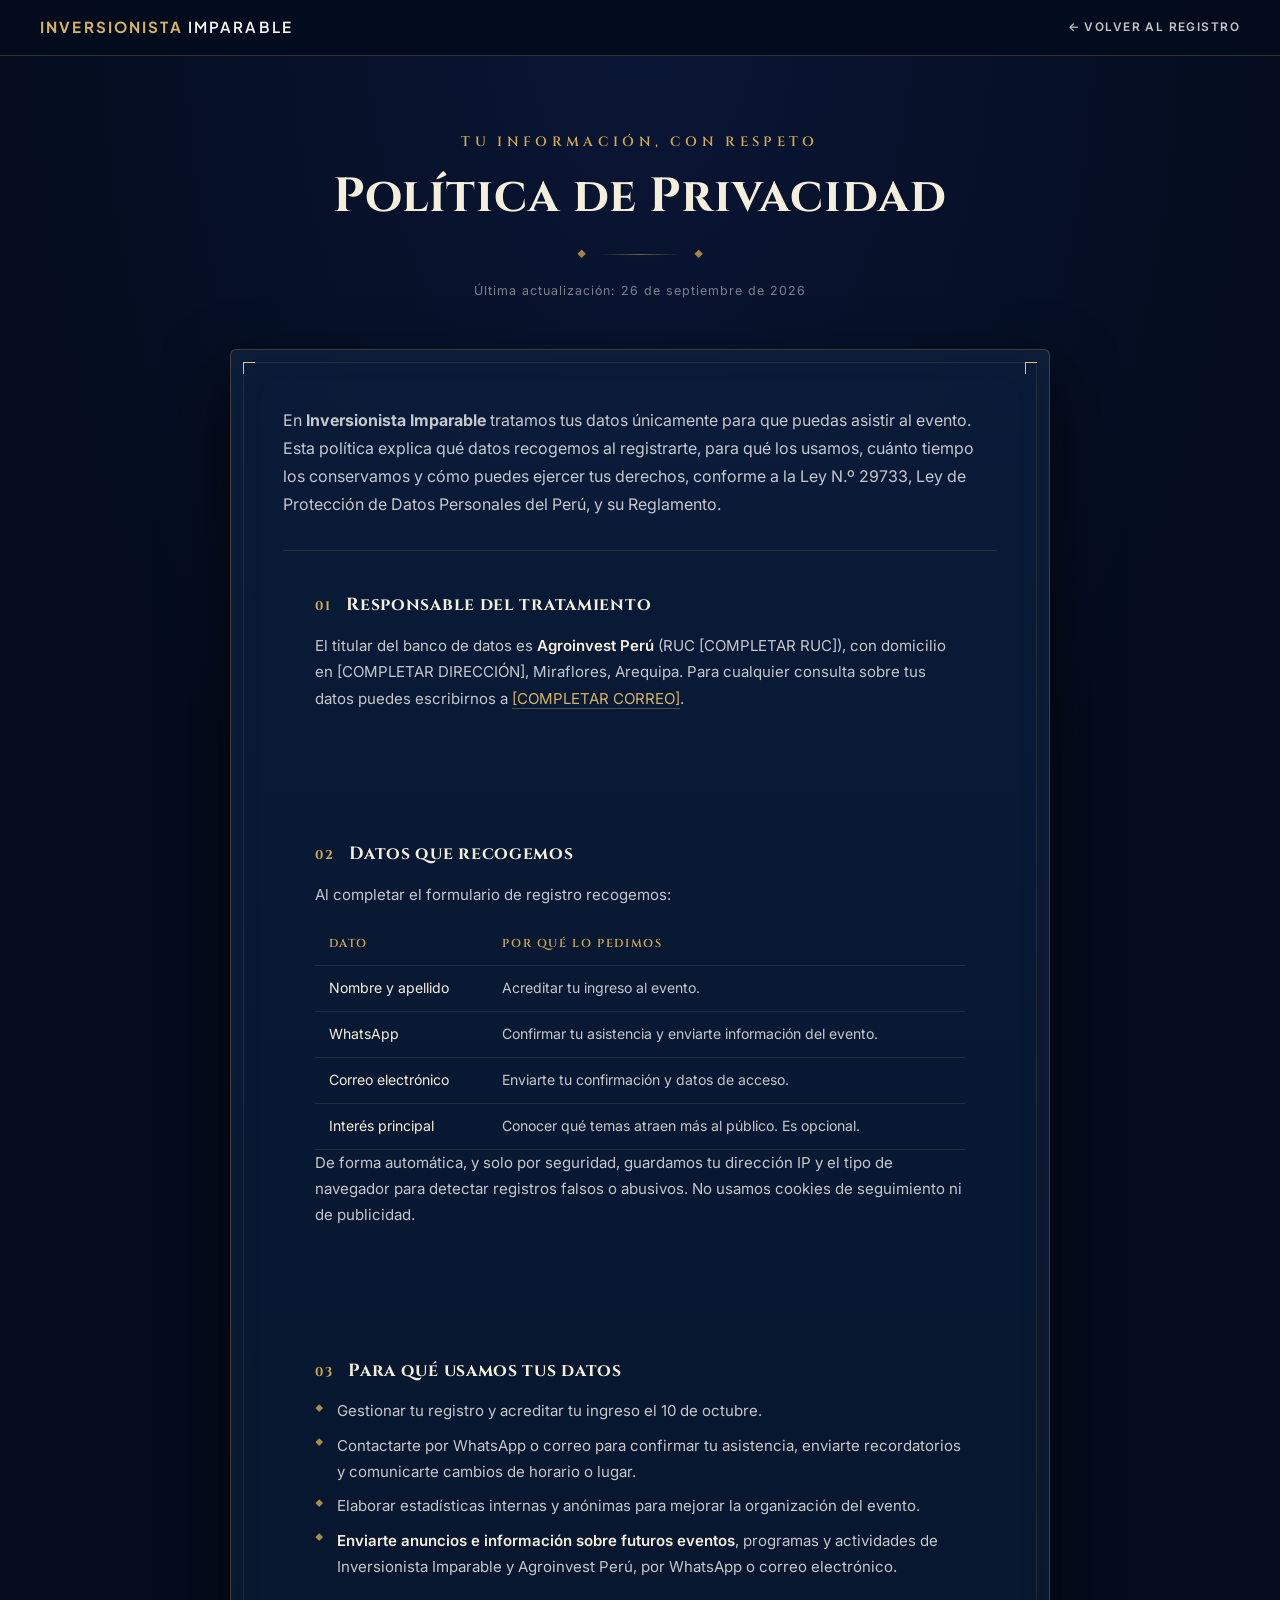
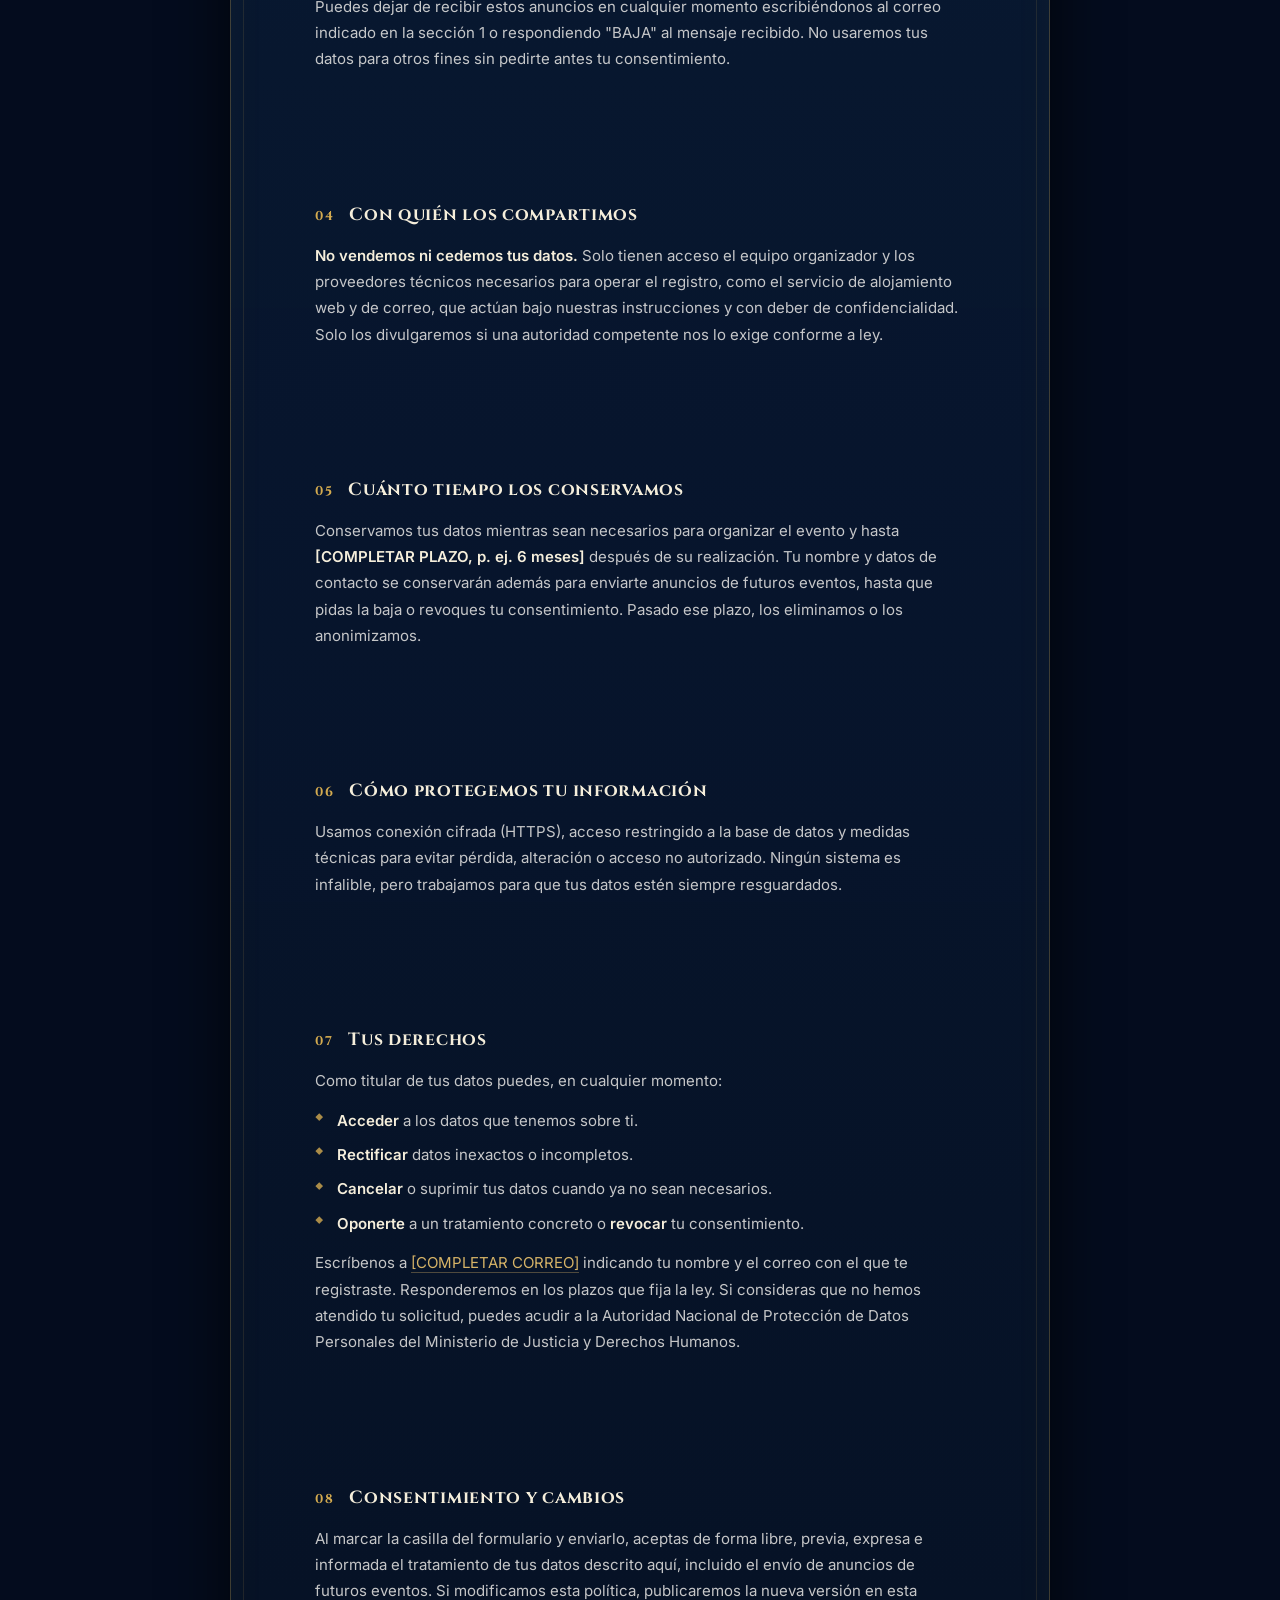
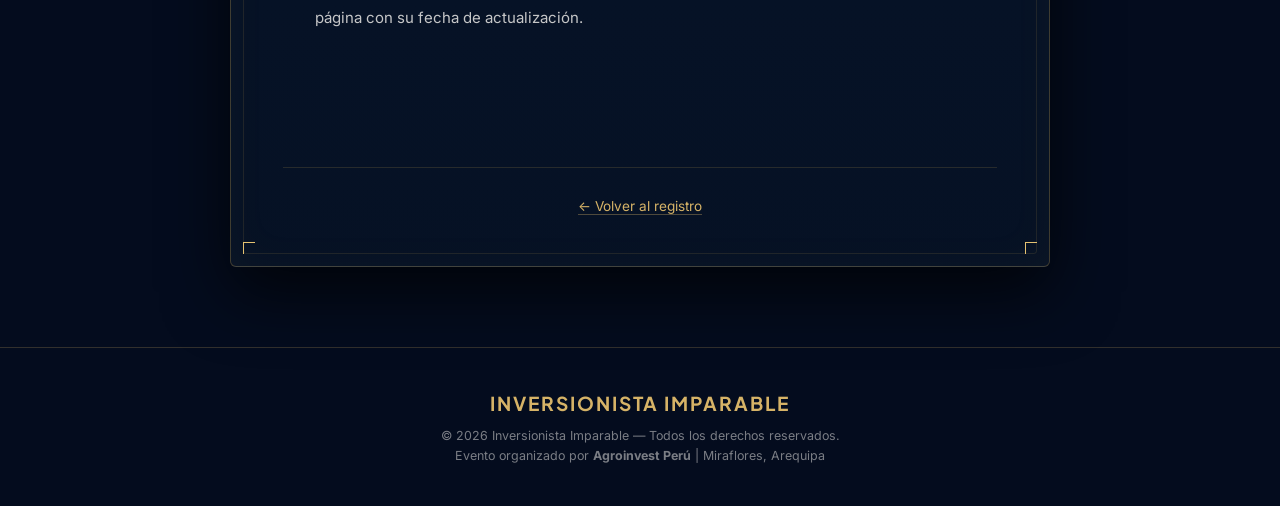
==== politica-privacidad.html @ fbf357bf "feat(landing): responsive, animaciones de vida, formulario conectado y ajustes visuales - hero con P" ====
<!DOCTYPE html>
<html lang="es">

<head>
  <meta charset="UTF-8" />
  <meta name="viewport" content="width=device-width, initial-scale=1.0" />
  <meta name="description" content="Política de privacidad y tratamiento de datos personales del evento Inversionista Imparable, organizado por Agroinvest Perú." />
  <meta name="robots" content="index, follow" />
  <title>Política de Privacidad — INVERSIONISTA IMPARABLE</title>
  <link rel="icon" href="favicon.ico" sizes="any" />
  <link rel="icon" type="image/png" sizes="32x32" href="images/favicon/favicon-32.png" />
  <link rel="icon" type="image/png" sizes="192x192" href="images/favicon/favicon-192.png" />
  <link rel="apple-touch-icon" href="images/favicon/apple-touch-icon.png" />
  <meta name="theme-color" content="#071A3A" />
  <link rel="preconnect" href="https://fonts.googleapis.com" />
  <link rel="preconnect" href="https://fonts.gstatic.com" crossorigin />
  <link
    href="https://fonts.googleapis.com/css2?family=Cinzel:wght@400;500;600;700&family=Plus+Jakarta+Sans:wght@500;600;700;800&family=Inter:wght@400;500;600;700&display=swap"
    rel="stylesheet">
  <link rel="stylesheet" href="css/styles.css" />
  <link rel="stylesheet" href="css/legal.css" />
</head>

<body class="legal-page">

  <nav class="nav-bar legal-nav" role="navigation" aria-label="Navegacion principal">
    <a href="index.html" class="nav-logo" aria-label="Volver al inicio">Inversionista <span>Imparable</span></a>
    <a href="index.html#registro" class="nav-back">&larr; Volver al registro</a>
  </nav>

  <main class="legal-main">
    <div class="container">
      <header class="registro-header">
        <p class="section-label registro-kicker">Tu información, con respeto</p>
        <h1 class="section-title registro-headline">Política de Privacidad</h1>
        <div class="registro-gold-line" aria-hidden="true">
          <span class="reg-line-diamond">&#9670;</span>
          <span class="reg-line-bar"></span>
          <span class="reg-line-diamond">&#9670;</span>
        </div>
        <p class="legal-updated">Última actualización: 26 de septiembre de 2026</p>
      </header>

      <article class="legal-plate">
        <div class="plate-inner-frame" aria-hidden="true">
          <span class="plate-corner plate-corner--tl"></span>
          <span class="plate-corner plate-corner--tr"></span>
          <span class="plate-corner plate-corner--bl"></span>
          <span class="plate-corner plate-corner--br"></span>
        </div>

        <div class="legal-content">
          <p class="legal-intro">
            En <strong>Inversionista Imparable</strong> tratamos tus datos únicamente para que puedas asistir al evento.
            Esta política explica qué datos recogemos al registrarte, para qué los usamos, cuánto tiempo los
            conservamos y cómo puedes ejercer tus derechos, conforme a la Ley N.º 29733, Ley de Protección de Datos
            Personales del Perú, y su Reglamento.
          </p>

          <section class="legal-section" aria-labelledby="lp-1">
            <h2 id="lp-1"><span class="legal-num">01</span>Responsable del tratamiento</h2>
            <p>
              El titular del banco de datos es <strong>Agroinvest Perú</strong> (RUC [COMPLETAR RUC]), con domicilio en
              [COMPLETAR DIRECCIÓN], Miraflores, Arequipa. Para cualquier consulta sobre tus datos puedes escribirnos a
              <a href="mailto:[COMPLETAR CORREO]">[COMPLETAR CORREO]</a>.
            </p>
          </section>

          <section class="legal-section" aria-labelledby="lp-2">
            <h2 id="lp-2"><span class="legal-num">02</span>Datos que recogemos</h2>
            <p>Al completar el formulario de registro recogemos:</p>
            <table class="legal-data">
              <thead>
                <tr><th scope="col">Dato</th><th scope="col">Por qué lo pedimos</th></tr>
              </thead>
              <tbody>
                <tr><td>Nombre y apellido</td><td>Acreditar tu ingreso al evento.</td></tr>
                <tr><td>WhatsApp</td><td>Confirmar tu asistencia y enviarte información del evento.</td></tr>
                <tr><td>Correo electrónico</td><td>Enviarte tu confirmación y datos de acceso.</td></tr>
                <tr><td>Interés principal</td><td>Conocer qué temas atraen más al público. Es opcional.</td></tr>
              </tbody>
            </table>
            <p>
              De forma automática, y solo por seguridad, guardamos tu dirección IP y el tipo de navegador para detectar
              registros falsos o abusivos. No usamos cookies de seguimiento ni de publicidad.
            </p>
          </section>

          <section class="legal-section" aria-labelledby="lp-3">
            <h2 id="lp-3"><span class="legal-num">03</span>Para qué usamos tus datos</h2>
            <ul>
              <li>Gestionar tu registro y acreditar tu ingreso el 10 de octubre.</li>
              <li>Contactarte por WhatsApp o correo para confirmar tu asistencia, enviarte recordatorios y comunicarte
                cambios de horario o lugar.</li>
              <li>Elaborar estadísticas internas y anónimas para mejorar la organización del evento.</li>
              <li><strong>Enviarte anuncios e información sobre futuros eventos</strong>, programas y actividades de
                Inversionista Imparable y Agroinvest Perú, por WhatsApp o correo electrónico.</li>
            </ul>
            <p>Puedes dejar de recibir estos anuncios en cualquier momento escribiéndonos al correo indicado en la
              sección 1 o respondiendo "BAJA" al mensaje recibido. No usaremos tus datos para otros fines sin pedirte
              antes tu consentimiento.</p>
          </section>

          <section class="legal-section" aria-labelledby="lp-4">
            <h2 id="lp-4"><span class="legal-num">04</span>Con quién los compartimos</h2>
            <p>
              <strong>No vendemos ni cedemos tus datos.</strong> Solo tienen acceso el equipo organizador y los
              proveedores técnicos necesarios para operar el registro, como el servicio de alojamiento web y de correo,
              que actúan bajo nuestras instrucciones y con deber de confidencialidad. Solo los divulgaremos si una
              autoridad competente nos lo exige conforme a ley.
            </p>
          </section>

          <section class="legal-section" aria-labelledby="lp-5">
            <h2 id="lp-5"><span class="legal-num">05</span>Cuánto tiempo los conservamos</h2>
            <p>
              Conservamos tus datos mientras sean necesarios para organizar el evento y hasta
              <strong>[COMPLETAR PLAZO, p. ej. 6 meses]</strong> después de su realización. Tu nombre y datos de contacto
              se conservarán además para enviarte anuncios de futuros eventos, hasta que pidas la baja o revoques tu
              consentimiento. Pasado ese plazo, los eliminamos o los anonimizamos.
            </p>
          </section>

          <section class="legal-section" aria-labelledby="lp-6">
            <h2 id="lp-6"><span class="legal-num">06</span>Cómo protegemos tu información</h2>
            <p>
              Usamos conexión cifrada (HTTPS), acceso restringido a la base de datos y medidas técnicas para evitar
              pérdida, alteración o acceso no autorizado. Ningún sistema es infalible, pero trabajamos para que tus
              datos estén siempre resguardados.
            </p>
          </section>

          <section class="legal-section" aria-labelledby="lp-7">
            <h2 id="lp-7"><span class="legal-num">07</span>Tus derechos</h2>
            <p>Como titular de tus datos puedes, en cualquier momento:</p>
            <ul>
              <li><strong>Acceder</strong> a los datos que tenemos sobre ti.</li>
              <li><strong>Rectificar</strong> datos inexactos o incompletos.</li>
              <li><strong>Cancelar</strong> o suprimir tus datos cuando ya no sean necesarios.</li>
              <li><strong>Oponerte</strong> a un tratamiento concreto o <strong>revocar</strong> tu consentimiento.</li>
            </ul>
            <p>
              Escríbenos a <a href="mailto:[COMPLETAR CORREO]">[COMPLETAR CORREO]</a> indicando tu nombre y el correo con
              el que te registraste. Responderemos en los plazos que fija la ley. Si consideras que no hemos atendido tu
              solicitud, puedes acudir a la Autoridad Nacional de Protección de Datos Personales del Ministerio de
              Justicia y Derechos Humanos.
            </p>
          </section>

          <section class="legal-section" aria-labelledby="lp-8">
            <h2 id="lp-8"><span class="legal-num">08</span>Consentimiento y cambios</h2>
            <p>
              Al marcar la casilla del formulario y enviarlo, aceptas de forma libre, previa, expresa e informada el
              tratamiento de tus datos descrito aquí, incluido el envío de anuncios de futuros eventos. Si modificamos esta política, publicaremos la nueva versión en esta
              página con su fecha de actualización.
            </p>
          </section>

          <p class="legal-foot">
            <a href="index.html#registro" class="legal-back">&larr; Volver al registro</a>
          </p>
        </div>
      </article>
    </div>
  </main>

  <footer role="contentinfo">
    <div class="footer-logo">Inversionista Imparable</div>
    <p class="footer-text">
      &copy; 2026 Inversionista Imparable &mdash; Todos los derechos reservados.<br>
      Evento organizado por <strong>Agroinvest Perú</strong> | Miraflores, Arequipa
    </p>
  </footer>

</body>

</html>
---- css/styles.css ----
/* ============================================================
   INVERSIONISTA IMPARABLE — PREMIUM LANDING PAGE STYLES
   Paleta: Bosque Profundo #05130E | Oro Cosecha #DDB534 | Lino #FBF9F5
   ============================================================ */

/* ---- GOOGLE FONTS ---- */
@import url('https://fonts.googleapis.com/css2?family=Cinzel+Decorative:wght@700;900&family=Cinzel:wght@600;700;800;900&family=Outfit:wght@600;700;800;900&family=Plus+Jakarta+Sans:wght@500;600;700;800&family=Inter:wght@400;500;600;700;800;900&display=swap');

/* ---- RESET & BASE ---- */
*, *::before, *::after { box-sizing: border-box; margin: 0; padding: 0; }

:root {
  --accent: #D6B367;          /* Warm refined champagne gold (zero garish yellow) */
  --accent-light: #ECDEBF;    /* Soft luminous champagne */
  --accent-dark: #AF8838;     /* Antique bronze gold */
  --blue-royal: #1E3A8A;
  --blue-glow: rgba(59, 130, 246, 0.25);
  --black: #040C1E;           /* Midnight royal obsidian */
  --black-2: #061834;         /* Deep sapphire navy */
  --black-3: #092149;         /* Royal midnight blue */
  --black-4: #0D2D62;         /* Elevated surface */
  --white: #FBF9F5;
  --white-dim: rgba(251, 249, 245, 0.78);
  --white-muted: rgba(251, 249, 245, 0.48);
  --glass: rgba(9, 33, 73, 0.65);
  --glass-border: rgba(214, 179, 103, 0.22);
  --radius-sm: 8px;
  --radius-md: 16px;
  --radius-lg: 24px;
  --radius-xl: 40px;
  --shadow-accent: 0 0 25px rgba(214, 179, 103, 0.16);
  --shadow-blue: 0 0 45px rgba(30, 58, 138, 0.35);
  --shadow-deep: 0 20px 60px rgba(0, 0, 0, 0.85);
  --transition: all 0.35s cubic-bezier(0.4, 0, 0.2, 1);
  --font-display: 'Plus Jakarta Sans', sans-serif;
  --font-body: 'Inter', sans-serif;
}

html { scroll-behavior: smooth; font-size: 16px; }

body {
  background: var(--black);
  color: var(--white);
  font-family: var(--font-body);
  line-height: 1.6;
  overflow-x: hidden;
  -webkit-font-smoothing: antialiased;
}

::-webkit-scrollbar { width: 6px; }
::-webkit-scrollbar-track { background: var(--black-2); }
::-webkit-scrollbar-thumb { background: var(--accent-dark); border-radius: 3px; }
::-webkit-scrollbar-thumb:hover { background: var(--accent); }

::selection { background: rgba(221, 181, 52, 0.3); color: var(--white); }

.gold-line { width: 50px; height: 2px; background: var(--accent); margin: 0 auto 1.5rem; }
.gold-line.left { margin: 0 0 1.5rem; }

/* NAVBAR (Slim & low-profile, clean editorial information) */
.nav-bar {
  position: fixed; top: 0; left: 0; right: 0; z-index: 1000;
  padding: 0.65rem 2.5rem;
  height: 56px;
  display: flex; align-items: center; justify-content: space-between;
  background: rgba(4, 12, 30, 0.92);
  border-bottom: 1px solid var(--glass-border);
  backdrop-filter: blur(18px); -webkit-backdrop-filter: blur(18px);
  transition: var(--transition);
}
.nav-bar.scrolled {
  background: rgba(4, 12, 30, 0.98);
  border-bottom: 1px solid rgba(221, 181, 52, 0.35);
  box-shadow: 0 4px 25px rgba(0, 0, 0, 0.7);
}
.nav-logo {
  font-family: var(--font-display);
  font-size: 0.95rem;
  font-weight: 700;
  letter-spacing: 0.14em;
  text-transform: uppercase;
  color: var(--accent);
  text-decoration: none;
  cursor: pointer;
  display: inline-block;
  transition: opacity 0.3s ease;
}
.nav-logo:hover {
  opacity: 0.85;
}
.nav-logo span { color: var(--white); font-weight: 600; }

/* Clean event metadata in header - NO pills, NO gradients */
.nav-event-meta {
  display: flex;
  align-items: center;
  gap: 0.75rem;
  font-family: var(--font-body);
  font-size: 0.74rem;
  font-weight: 600;
  letter-spacing: 0.12em;
  text-transform: uppercase;
  color: var(--white-dim);
}
.nav-meta-item {
  color: var(--white-dim);
  transition: var(--transition);
}
.nav-meta-highlight {
  color: var(--accent);
  font-weight: 700;
}
.nav-meta-sep {
  color: rgba(221, 181, 52, 0.45);
  font-size: 0.65rem;
  user-select: none;
}

.nav-cta {
  background: linear-gradient(135deg, #DFC383 0%, #C8A150 100%);
  color: #040C1E;
  padding: 0.52rem 1.35rem;
  border-radius: var(--radius-xl);
  font-family: 'Outfit', 'Plus Jakarta Sans', sans-serif;
  font-size: 0.82rem;
  font-weight: 900;
  letter-spacing: 0.07em;
  text-transform: uppercase;
  text-decoration: none;
  transition: var(--transition);
  white-space: nowrap;
  border: 1px solid rgba(245, 237, 224, 0.4);
  box-shadow: 0 4px 15px rgba(0, 0, 0, 0.5);
  -webkit-font-smoothing: antialiased;
}
.nav-cta:hover {
  filter: brightness(1.1);
  transform: translateY(-1px);
  box-shadow: 0 6px 20px rgba(200, 161, 80, 0.3);
}

/* HERO — MONUMENTAL THEATRICAL CENTERPIECE */
#hero {
  position: relative;
  min-height: 100svh;
  display: flex;
  align-items: center;
  justify-content: center;
  padding: 7rem 2rem 5rem;
  overflow: hidden;
  text-align: center;
}
.hero-bg {
  position: absolute;
  inset: -4%;
  background-image: url('../images/backgrounds/hero_bg.jpg');
  background-size: cover;
  background-position: center center;
  opacity: 0.90;
  z-index: 0;
  will-change: transform;
}
.hero-glow {
  position: absolute;
  inset: 0;
  /* Keep flanking golden trees radiant while ensuring pristine contrast in center */
  background: radial-gradient(ellipse 70% 60% at 50% 48%, rgba(4, 12, 30, 0.12) 0%, rgba(4, 12, 30, 0.55) 70%, rgba(4, 12, 30, 0.92) 100%);
  z-index: 1;
  pointer-events: none;
}

/* HERO PARTICLES CANVAS */
.hero-particles-canvas {
  position: absolute;
  inset: 0;
  width: 100%;
  height: 100%;
  pointer-events: none;
  z-index: 1;
}

/* HERO FLOATING GOLDEN LEAVES (Zero Mouse Lag, 60 FPS GSAP) */
.hero-leaves-container {
  position: absolute;
  inset: 0;
  overflow: hidden;
  pointer-events: none;
  z-index: 1;
}
.hero-leaf {
  position: absolute;
  top: -30px;
  color: var(--accent);
  opacity: 0.42;
  pointer-events: none;
  will-change: transform;
}

.hero-layout-v3 {
  position: relative;
  z-index: 2;
  max-width: 1280px;
  width: 100%;
  margin: 0 auto;
  display: flex;
  flex-direction: column;
  padding: 0 1rem;
}
.hero-top-center {
  display: flex;
  justify-content: center;
  align-items: center;
  width: 100%;
  margin-bottom: clamp(1rem, 4vh, 2.5rem);
}
.hero-bottom-grid {
  display: grid;
  grid-template-columns: 1fr 1.1fr;
  gap: clamp(2rem, 5vw, 3.5rem);
  max-width: 1040px;
  margin: 0 auto;
  align-items: center;
}
.hero-bottom-left {
  display: flex;
  flex-direction: column;
  align-items: flex-start;
  text-align: left;
}
.hero-bottom-right {
  display: flex;
  justify-content: flex-end;
}
@media (max-width: 960px) {
  .hero-bottom-grid {
    grid-template-columns: 1fr;
    gap: 3.5rem;
  }
  .hero-bottom-left, .hero-bottom-right {
    align-items: center;
    text-align: center;
    justify-content: center;
  }
}

/* HERO BRAND LOGO — MONUMENTAL LOGO IDENTIFIER */
.hero-brand-logo {
  position: relative;
  display: flex;
  flex-direction: column;
  align-items: center;
  justify-content: center;
  margin-bottom: 0;
  perspective: 1000px;
  cursor: default;
}
.hero-brand-logo::before {
  content: '';
  position: absolute;
  top: 50%;
  left: 50%;
  transform: translate(-50%, -50%);
  width: 140%;
  height: 160%;
  background: radial-gradient(ellipse 65% 55% at 50% 50%, rgba(214, 179, 103, 0.12) 0%, rgba(4, 12, 30, 0) 70%);
  pointer-events: none;
  z-index: -1;
  filter: blur(20px);
}
.hero-brand-title {
  margin: 0;
  padding: 0;
  display: flex;
  flex-direction: column;
  align-items: center;
  justify-content: center;
  text-align: center;
  line-height: 0.94;
  will-change: transform;
}
.hero-logo-top {
  font-family: 'Cinzel', serif;
  font-size: clamp(2rem, 5.2vw, 3.8rem);
  font-weight: 800;
  letter-spacing: 0.28em;
  color: #FFFFFF;
  text-transform: uppercase;
  display: block;
  text-shadow: 0 4px 20px rgba(0, 0, 0, 0.95), 0 0 30px rgba(255, 255, 255, 0.15);
}
.hero-logo-main {
  font-family: 'Cinzel', serif;
  font-size: clamp(3.8rem, 10.4vw, 8rem);
  font-weight: 900;
  letter-spacing: 0.06em;
  color: #E4C25A;
  text-transform: uppercase;
  display: block;
  margin-top: 0.25rem;
  text-shadow: 0 0 45px rgba(228, 194, 90, 0.4), 0 0 15px rgba(228, 194, 90, 0.2), 0 6px 24px rgba(0, 0, 0, 0.95);
}

.hero-headline {
  font-family: 'Outfit', sans-serif;
  font-size: clamp(1.2rem, 2.2vw, 1.75rem);
  font-weight: 700;
  color: var(--white);
  text-transform: uppercase;
  letter-spacing: 0.04em;
  margin-top: 1.4rem;
  margin-bottom: 0.65rem;
  text-shadow: 0 2px 14px rgba(0, 0, 0, 0.9);
}
.hero-subtitle {
  font-size: clamp(0.95rem, 1.35vw, 1.12rem);
  color: var(--white-dim);
  max-width: 680px;
  margin: 0 auto 2.4rem;
  line-height: 1.65;
  text-shadow: 0 2px 10px rgba(0, 0, 0, 0.9);
}

/* VIP PASS CARD */
.vip-pass-card {
  position: relative;
  background: rgba(1, 8, 29, 0.92);
  backdrop-filter: blur(20px);
  -webkit-backdrop-filter: blur(20px);
  border: 1px solid rgba(223, 195, 131, 0.5);
  border-radius: var(--radius-lg);
  padding: 1.8rem 2rem;
  box-shadow: 0 30px 60px rgba(0, 0, 0, 0.9), inset 0 0 20px rgba(223, 195, 131, 0.1);
  width: 100%;
  max-width: 420px;
  transform-style: preserve-3d;
  will-change: transform, box-shadow;
  /* Removed overflow: hidden so branches can stick out */
}
.vip-pass-card::after {
  content: '';
  position: absolute;
  inset: -15px; /* Reduced to lower noise and prevent clashing with title */
  background-image: url('../assets/images/vip-border.jpg');
  background-size: cover;
  background-position: center;
  background-repeat: no-repeat;
  mix-blend-mode: screen;
  opacity: 0.55; /* Lowered opacity for subtlety */
  z-index: 0;
  pointer-events: none;
  border-radius: calc(var(--radius-lg) + 15px);
}
.vip-pass-glow {
  position: absolute;
  top: -50%;
  left: -50%;
  width: 200%;
  height: 200%;
  background: radial-gradient(circle, rgba(223, 195, 131, 0.15) 0%, rgba(223, 195, 131, 0) 60%);
  pointer-events: none;
  z-index: 0;
}
.vip-pass-body {
  position: relative;
  z-index: 1;
  display: flex;
  flex-direction: column;
  gap: 0.85rem;
  text-align: center;
}
.pass-row {
  display: flex;
  flex-direction: column;
  align-items: center;
}
.pass-label {
  font-size: 0.65rem;
  font-weight: 700;
  letter-spacing: 0.12em;
  color: var(--accent);
  margin-bottom: 0.15rem;
  opacity: 0.9;
}
.pass-value {
  font-size: 1.05rem;
  font-weight: 700;
  color: #F8FAFC;
  line-height: 1.35;
}
.pass-sub {
  font-size: 0.75rem;
  font-weight: 500;
  color: var(--white-muted);
}
.pass-row.highlight .pass-value {
  color: #DFC383;
  text-shadow: 0 0 10px rgba(223, 195, 131, 0.4);
}
.pass-divider {
  width: 100%;
  height: 1px;
  background: linear-gradient(90deg, rgba(223, 195, 131, 0) 0%, rgba(223, 195, 131, 0.35) 50%, rgba(223, 195, 131, 0) 100%);
}
@media (max-width: 960px) {
  .vip-pass-card {
    padding: 2rem;
    max-width: 360px;
  }
}

/* HERO HIGH-IMPACT MAGNETIC CTA BUTTON */
.hero-cta-wrapper {
  display: flex;
  flex-direction: column;
  align-items: flex-start;
  gap: 0.75rem;
  margin-top: 1rem;
}
@media (max-width: 960px) {
  .hero-cta-wrapper {
    align-items: center;
    margin-bottom: 2rem;
  }
}
.btn-hero-cta {
  display: inline-flex;
  align-items: center;
  justify-content: center;
  gap: 0.85rem;
  background: transparent;
  color: #DFC383;
  font-family: 'Outfit', 'Plus Jakarta Sans', sans-serif;
  font-size: 1.15rem;
  font-weight: 900;
  letter-spacing: 0.08em;
  text-transform: uppercase;
  text-decoration: none;
  padding: 1.25rem 3.4rem;
  border-radius: var(--radius-xl);
  border: 2px solid #DFC383;
  box-shadow: 0 0 25px rgba(223, 195, 131, 0.25), inset 0 0 15px rgba(223, 195, 131, 0.1);
  transition: transform 0.3s cubic-bezier(0.4, 0, 0.2, 1), box-shadow 0.3s ease, filter 0.3s ease;
  cursor: pointer;
  -webkit-font-smoothing: antialiased;
}
.btn-hero-cta span {
  font-weight: 900;
  letter-spacing: 0.08em;
}
.btn-hero-cta svg {
  stroke-width: 2.8px;
}
.btn-hero-cta {
  position: relative;
  will-change: transform;
}
.btn-hero-cta:hover {
  filter: brightness(1.15);
  box-shadow: 0 0 45px rgba(223, 195, 131, 0.4), inset 0 0 25px rgba(223, 195, 131, 0.2);
}
/* Halo that radiates from the CTA (transform/opacity only: GPU cheap) */
.btn-hero-cta::after {
  content: '';
  position: absolute;
  inset: -2px;
  border-radius: inherit;
  border: 1px solid rgba(223, 195, 131, 0.65);
  pointer-events: none;
  animation: ctaRing 3s cubic-bezier(0.2, 0.6, 0.3, 1) 3.2s infinite;
}
@keyframes ctaRing {
  0%   { transform: scale(1);        opacity: 0.75; }
  70%  { transform: scale(1.14, 1.5); opacity: 0; }
  100% { transform: scale(1.14, 1.5); opacity: 0; }
}

/* Split text units created by js/animations.js (hero title) */
.split-word { display: inline-block; white-space: nowrap; }
.split-char { display: inline-block; will-change: transform; }

/* Depth for the pass card tilt */
.hero-bottom-right { perspective: 1100px; }

/* The light behind the title slowly breathes */
.hero-brand-logo::before { animation: haloBreath 7s ease-in-out infinite; }
@keyframes haloBreath {
  0%, 100% { opacity: 0.55; transform: translate(-50%, -50%) scale(0.96); }
  50%      { opacity: 1;    transform: translate(-50%, -50%) scale(1.08); }
}
@media (prefers-reduced-motion: reduce) {
  .btn-hero-cta::after, .hero-brand-logo::before { animation: none; }
}
.hero-cta-footnote {
  font-size: 0.82rem;
  color: var(--white-muted);
  letter-spacing: 0.04em;
}
.form-header-line {
  text-align: center;
  margin-bottom: 0.4rem;
}
.form-kicker {
  font-family: var(--font-body);
  font-size: 0.7rem;
  font-weight: 700;
  letter-spacing: 0.16em;
  text-transform: uppercase;
  color: var(--accent);
  display: block;
}
.form-title {
  font-size: 1.35rem;
  font-weight: 800;
  text-align: center;
  color: var(--white);
  margin-bottom: 0.35rem;
  letter-spacing: -0.01em;
}
.form-subtitle {
  font-size: 0.82rem;
  color: var(--white-dim);
  text-align: center;
  margin-bottom: 1.35rem;
  line-height: 1.45;
}
.form-group {
  margin-bottom: 0.85rem;
}
.form-group label {
  display: block;
  font-size: 0.72rem;
  font-weight: 600;
  letter-spacing: 0.04em;
  color: rgba(251, 249, 245, 0.8);
  margin-bottom: 0.35rem;
}

/* Input Icon Container */
.input-icon-wrap {
  position: relative;
  display: flex;
  align-items: center;
  width: 100%;
}
.input-icon {
  position: absolute;
  left: 12px;
  color: rgba(221, 181, 52, 0.6);
  display: flex;
  align-items: center;
  justify-content: center;
  pointer-events: none;
  transition: var(--transition);
}
.input-icon-wrap:focus-within .input-icon {
  color: var(--accent);
}

.form-group input, .form-group select {
  width: 100%;
  background: rgba(3, 14, 35, 0.75);
  border: 1px solid rgba(221, 181, 52, 0.22);
  border-radius: 8px;
  padding: 0.72rem 1rem 0.72rem 2.5rem;
  color: var(--white);
  font-family: var(--font-body);
  font-size: 0.88rem;
  transition: var(--transition);
  outline: none;
  -webkit-appearance: none;
  -moz-appearance: none;
}
.form-group input::placeholder {
  color: rgba(251, 249, 245, 0.35);
  font-size: 0.85rem;
}
.form-group input:focus, .form-group select:focus {
  border-color: var(--accent);
  background: #061834;
  box-shadow: 0 0 0 2px rgba(221, 181, 52, 0.2);
}

/* Clean Custom Select styling */
.select-wrap select {
  cursor: pointer;
  background-image: url("data:image/svg+xml,%3Csvg width='12' height='12' viewBox='0 0 24 24' fill='none' stroke='%23D4AF37' stroke-width='2.5' stroke-linecap='round' stroke-linejoin='round' xmlns='http://www.w3.org/2000/svg'%3E%3Cpolyline points='6 9 12 15 18 9'%3E%3C/polyline%3E%3C/svg%3E");
  background-repeat: no-repeat;
  background-position: right 14px center;
  padding-right: 2.5rem;
}
.select-wrap select option {
  background-color: #061834;
  color: var(--white);
}

.form-privacy {
  display: flex;
  align-items: center;
  justify-content: center;
  gap: 0.45rem;
  font-size: 0.68rem;
  color: var(--white-muted);
  line-height: 1.35;
  text-align: center;
  margin-top: 0.4rem;
}
.form-privacy span {
  display: flex;
  align-items: center;
  color: rgba(221, 181, 52, 0.6);
}

/* BUTTONS — Elegante, champagne metálico refinado */
.btn-primary {
  display: inline-flex;
  align-items: center;
  justify-content: center;
  gap: 0.5rem;
  width: 100%;
  background: linear-gradient(135deg, #DFC383 0%, #C8A150 100%);
  color: #040C1E;
  font-family: 'Outfit', 'Plus Jakarta Sans', sans-serif;
  font-size: 0.96rem;
  font-weight: 900;
  letter-spacing: 0.07em;
  text-transform: uppercase;
  padding: 1.05rem 1.8rem;
  border-radius: 8px;
  border: 1px solid rgba(245, 237, 224, 0.4);
  cursor: pointer;
  text-decoration: none;
  transition: var(--transition);
  margin-top: 0.4rem;
  margin-bottom: 0.55rem;
  box-shadow: 0 4px 15px rgba(0, 0, 0, 0.5);
  -webkit-font-smoothing: antialiased;
}
.btn-primary:hover {
  filter: brightness(1.1);
  color: #040C1E;
  transform: translateY(-2px);
  box-shadow: 0 8px 25px rgba(200, 161, 80, 0.3);
}
.btn-primary:active {
  transform: translateY(0);
}

.btn-scarcity {
  text-align: center;
  font-size: 0.74rem;
  color: var(--white-muted);
  letter-spacing: 0.02em;
  margin-bottom: 0.5rem;
}
.btn-scarcity span {
  color: var(--accent);
  font-weight: 600;
}
.btn-secondary {
  display: inline-flex;
  align-items: center;
  justify-content: center;
  gap: 0.5rem;
  background: transparent;
  border: 1.5px solid var(--accent);
  color: var(--accent);
  font-family: 'Outfit', 'Plus Jakarta Sans', sans-serif;
  font-size: 0.88rem;
  font-weight: 800;
  letter-spacing: 0.1em;
  text-transform: uppercase;
  padding: 0.9rem 2rem;
  border-radius: var(--radius-xl);
  text-decoration: none;
  transition: var(--transition);
  cursor: pointer;
  -webkit-font-smoothing: antialiased;
}
.btn-secondary:hover {
  background: var(--accent);
  color: #040C1E;
  transform: translateY(-2px);
  box-shadow: 0 8px 25px rgba(200, 161, 80, 0.35);
}

/* SECTION COMMON */
section { padding: 6rem 2rem; }
.section-label { font-size: 0.72rem; font-weight: 700; letter-spacing: 0.25em; text-transform: uppercase; color: var(--accent); text-align: center; margin-bottom: 1rem; }
.section-title { font-size: clamp(1.8rem, 3.5vw, 3rem); font-weight: 800; text-align: center; line-height: 1.15; margin-bottom: 1rem; }
.section-desc { font-size: 1rem; color: var(--white-dim); text-align: center; max-width: 600px; margin: 0 auto 3rem; line-height: 1.7; }
.container { max-width: 1200px; margin: 0 auto; }

/* COUNTDOWN — HOROLOGERIE DE LUXE & PRECISION PATRIMONIAL */
#countdown {
  position: relative;
  padding: 6.5rem 2rem 7rem;
  background-color: #040C1E;
  background-image: url('../assets/images/para_quien_bg_editorial.jpg');
  background-size: cover;
  background-position: center center;
  background-repeat: no-repeat;
  border-top: 1px solid rgba(212, 171, 80, 0.18);
  border-bottom: 1px solid rgba(212, 171, 80, 0.18);
  text-align: center;
  overflow: hidden;
}
.countdown-ambient {
  position: absolute;
  inset: 0;
  background: radial-gradient(ellipse 70% 65% at 50% 50%, rgba(4, 12, 30, 0.76) 0%, rgba(4, 12, 30, 0.95) 100%);
  pointer-events: none;
  z-index: 1;
}
.countdown-botanical {
  position: absolute;
  top: 50%;
  transform: translateY(-50%);
  width: 240px;
  height: 340px;
  pointer-events: none;
  z-index: 1;
  opacity: 0.7;
}
.countdown-botanical--left {
  left: -20px;
}
.countdown-botanical--right {
  right: -20px;
}
.countdown-container {
  position: relative;
  z-index: 2;
  max-width: 900px;
  margin: 0 auto;
}
.countdown-header {
  margin-bottom: 2.75rem;
}
.countdown-kicker {
  font-family: var(--font-body);
  font-size: 0.7rem;
  font-weight: 600;
  letter-spacing: 0.28em;
  text-transform: uppercase;
  color: #D4AB50;
  display: inline-block;
  margin-bottom: 0.75rem;
  opacity: 0.9;
}
.countdown-headline {
  font-family: 'Cinzel', 'Playfair Display', serif;
  font-size: clamp(1.6rem, 2.8vw, 2.3rem);
  font-weight: 400;
  letter-spacing: 0.06em;
  color: #F5EFE6;
  text-transform: uppercase;
  margin: 0 0 1rem;
}
.countdown-gold-divider {
  display: flex;
  align-items: center;
  justify-content: center;
  gap: 12px;
  max-width: 180px;
  margin: 0 auto;
}
.countdown-gold-divider .divider-line {
  flex: 1;
  height: 1px;
  background: rgba(212, 171, 80, 0.25);
}
.countdown-gold-divider .divider-diamond {
  font-size: 0.55rem;
  color: #D4AB50;
  opacity: 0.7;
}

/* Horological Plates Grid */
.countdown-grid {
  display: flex;
  align-items: center;
  justify-content: center;
  gap: 1.5rem;
  flex-wrap: wrap;
  margin: 0 auto;
}
.countdown-unit {
  position: relative;
  text-align: center;
  background: #050F20;
  border: 1px solid rgba(212, 171, 80, 0.32);
  box-shadow: inset 0 0 0 1px rgba(212, 171, 80, 0.12), 0 12px 28px rgba(0, 0, 0, 0.65);
  border-radius: 4px;
  padding: 2.2rem 2.1rem 1.8rem;
  min-width: 136px;
  transition: border-color 0.35s ease, box-shadow 0.35s ease, transform 0.35s ease;
}
.countdown-unit::before {
  content: '';
  position: absolute;
  top: 50%;
  left: 12px;
  right: 12px;
  height: 1px;
  background: rgba(212, 171, 80, 0.08); /* Hairline horizontal division like a luxury horological movement */
  pointer-events: none;
}
.countdown-unit:hover {
  border-color: rgba(212, 171, 80, 0.55);
  transform: translateY(-2px);
  box-shadow: inset 0 0 0 1px rgba(212, 171, 80, 0.2), 0 16px 36px rgba(0, 0, 0, 0.75);
}
.countdown-unit:hover .plate-corner {
  color: rgba(212, 171, 80, 0.85);
}

/* Botanical / Classical Corner Engravings */
.plate-corner {
  position: absolute;
  width: 15px;
  height: 15px;
  color: rgba(212, 171, 80, 0.42);
  pointer-events: none;
  transition: color 0.35s ease;
}
.plate-corner--tl {
  top: 6px;
  left: 6px;
}
.plate-corner--tr {
  top: 6px;
  right: 6px;
  transform: scaleX(-1);
}
.plate-corner--bl {
  bottom: 6px;
  left: 6px;
  transform: scaleY(-1);
}
.plate-corner--br {
  bottom: 6px;
  right: 6px;
  transform: scale(-1, -1);
}

/* Large Serif Numerals */
.countdown-number {
  font-family: 'Cinzel', 'Playfair Display', serif;
  font-size: clamp(3rem, 4.8vw, 4.1rem);
  font-weight: 400;
  line-height: 1;
  color: #D4AB50;
  display: block;
  letter-spacing: 0.02em;
  text-shadow: none; /* No artificial glow or neon */
}

/* Micro Upper Labels */
.countdown-unit-label {
  font-family: var(--font-body);
  font-size: 0.64rem;
  font-weight: 600;
  letter-spacing: 0.28em;
  text-transform: uppercase;
  color: rgba(245, 239, 230, 0.62);
  margin-top: 0.85rem;
  display: block;
}

/* Horological Separator */
.countdown-separator {
  font-size: 0.75rem;
  color: rgba(212, 171, 80, 0.45);
  align-self: center;
  line-height: 1;
  user-select: none;
}

/* Editorial Subtitle / Motto */
.countdown-text {
  font-family: 'Cormorant Garamond', 'Playfair Display', Georgia, serif;
  font-style: italic;
  font-size: clamp(1.2rem, 1.7vw, 1.45rem);
  font-weight: 500;
  color: rgba(245, 239, 230, 0.9);
  margin-top: 2.75rem;
  letter-spacing: 0.02em;
  line-height: 1.6;
}
.countdown-text strong {
  color: #F5EFE6;
}

/* FOR WHOM — EDITORIAL LUXURY SUITE */
#para-quien {
  position: relative;
  background-color: #040C1E;
  background-image: url('../assets/images/para_quien_bg_editorial.jpg');
  background-size: cover;
  background-position: center top;
  background-repeat: no-repeat;
  padding: 8rem 0 8.5rem;
  overflow: hidden;
}
#para-quien .container {
  position: relative;
  z-index: 1;
}

/* Editorial Section Header */
.editorial-header {
  margin-bottom: 3.5rem;
}
.editorial-kicker {
  display: inline-block;
  font-family: var(--font-display);
  font-size: 0.8rem;
  font-weight: 600;
  letter-spacing: 0.25em;
  text-transform: uppercase;
  color: #D4AB50;
  margin-bottom: 0.85rem;
}
.editorial-title {
  font-family: var(--font-display);
  font-size: clamp(1.85rem, 3.2vw, 2.85rem);
  font-weight: 500;
  line-height: 1.25;
  color: #F5EFE6;
  max-width: 840px;
  margin: 0 auto;
  letter-spacing: -0.01em;
}
.editorial-gold-divider {
  width: 48px;
  height: 1px;
  background: #D4AB50;
  margin: 1.6rem auto;
  opacity: 0.55;
}
.editorial-lead {
  font-family: var(--font-body);
  font-size: 1.05rem;
  line-height: 1.7;
  color: rgba(230, 225, 216, 0.75);
  max-width: 680px;
  margin: 0 auto;
}

/* Editorial Cards Grid */
.checklist-bento.editorial-cards-grid {
  display: grid;
  grid-template-columns: repeat(12, 1fr);
  gap: 1.5rem;
  margin-top: 3.5rem;
}

/* Individual Editorial Card */
.editorial-card {
  position: relative;
  background: #041229;
  border: 1px solid rgba(212, 171, 80, 0.22);
  border-radius: 8px;
  box-shadow: 0 4px 20px rgba(0, 0, 0, 0.4);
  padding: 2.25rem 2.5rem;
  min-height: 200px;
  display: flex;
  flex-direction: row;
  align-items: center;
  justify-content: space-between;
  overflow: hidden;
  transition: border-color 0.4s ease, box-shadow 0.4s ease, transform 0.4s cubic-bezier(0.165, 0.84, 0.44, 1);
}

/* Subtle Inset Stationery Hairline */
.editorial-card::before {
  content: '';
  position: absolute;
  inset: 5px;
  border: 1px solid rgba(212, 171, 80, 0.08);
  border-radius: 4px;
  pointer-events: none;
  transition: border-color 0.4s ease;
}

.editorial-card:hover {
  border-color: rgba(212, 171, 80, 0.5);
  box-shadow: 0 10px 30px rgba(0, 0, 0, 0.55);
  transform: translateY(-4px);
}
.editorial-card:hover::before {
  border-color: rgba(212, 171, 80, 0.2);
}

/* Editorial Card Content */
.editorial-card-content {
  position: relative;
  z-index: 2;
  max-width: 68%;
}
.editorial-card-num {
  display: block;
  font-family: var(--font-display);
  font-size: 0.78rem;
  font-weight: 600;
  letter-spacing: 0.22em;
  color: #D4AB50;
  text-transform: uppercase;
  margin-bottom: 0.85rem;
}
.editorial-card-content p {
  font-family: var(--font-body);
  font-size: 1.15rem;
  font-weight: 350;
  line-height: 1.55;
  color: #EDE5D8;
  margin: 0;
  letter-spacing: -0.01em;
}
.editorial-card-content .highlight {
  color: #D4AB50;
  font-weight: 500;
}

/* Botanical Engraving Ornament */
.editorial-card-ornament {
  position: absolute;
  right: -10px;
  bottom: -15px;
  width: 165px;
  height: 165px;
  pointer-events: none;
  z-index: 1;
  opacity: 0.85;
  transition: opacity 0.5s ease, transform 0.6s cubic-bezier(0.165, 0.84, 0.44, 1);
  overflow: visible;
}
.editorial-engraving {
  width: 100%;
  height: 100%;
  object-fit: contain;
  display: block;
}
.editorial-card:hover .editorial-card-ornament {
  opacity: 1;
  transform: scale(1.05) translate(-2px, -2px);
}

/* Card 02: Central Classical Arch Column */
.editorial-arch {
  grid-column: 6 / 9;
  grid-row: 1 / 3;
  border-radius: 70px 70px 8px 8px;
  flex-direction: column;
  justify-content: space-between;
  align-items: center;
  text-align: center;
  padding: 3rem 2rem 2.5rem;
}
.editorial-arch::before {
  border-radius: 64px 64px 4px 4px;
}
.editorial-arch-header {
  position: relative;
  z-index: 2;
  margin-bottom: 0.5rem;
}
.editorial-arch .editorial-card-ornament {
  position: relative;
  right: auto;
  bottom: auto;
  width: 165px;
  height: 165px;
  margin: 1rem auto;
  opacity: 0.88;
}
.editorial-arch .editorial-card-content {
  max-width: 100%;
  text-align: center;
}

/* Card 03: Luxury Ivory Piece */
.editorial-card.theme-light {
  background: #F4EFE6;
  border: 1px solid rgba(198, 161, 80, 0.45);
  box-shadow: 0 4px 20px rgba(0, 0, 0, 0.18);
}
.editorial-card.theme-light::before {
  border-color: rgba(198, 161, 80, 0.2);
}
.editorial-card.theme-light:hover {
  background: #FAF6EF;
  border-color: rgba(198, 161, 80, 0.75);
  box-shadow: 0 10px 30px rgba(0, 0, 0, 0.25);
}
.editorial-card.theme-light:hover::before {
  border-color: rgba(198, 161, 80, 0.35);
}
.editorial-card.theme-light .editorial-card-num {
  color: #997732;
}
.editorial-card.theme-light .editorial-card-content p {
  color: #041126;
}
.editorial-card.theme-light .editorial-card-content .highlight {
  color: #997732;
  font-weight: 600;
}

/* Grid Placements */
.bento-1 {
  grid-column: 1 / 6;
}
.bento-3 {
  grid-column: 9 / 13;
}
.bento-4 {
  grid-column: 1 / 6;
}
.bento-5 {
  grid-column: 9 / 13;
}
.bento-6 {
  grid-column: 3 / 11;
  padding: 2.5rem 3.5rem;
}
.bento-6 .editorial-card-content {
  max-width: 65%;
}
.bento-6 .editorial-card-ornament {
  right: 15px;
  bottom: -15px;
  width: 250px;
  height: 145px;
}

@media (max-width: 1024px) {
  .checklist-bento.editorial-cards-grid {
    grid-template-columns: 1fr;
    gap: 1.25rem;
  }
  .editorial-card {
    grid-column: 1 / -1 !important;
    grid-row: auto !important;
    border-radius: 8px !important;
    min-height: auto;
    padding: 2rem 2rem !important;
  }
  .editorial-arch {
    border-radius: 8px !important;
    flex-direction: row !important;
    text-align: left !important;
    justify-content: space-between !important;
  }
  .editorial-arch::before {
    border-radius: 4px !important;
  }
  .editorial-arch .editorial-card-content {
    text-align: left !important;
    max-width: 70% !important;
  }
  .bento-2 .editorial-card-ornament {
    position: absolute !important;
    right: -10px !important;
    bottom: -15px !important;
    margin: 0 !important;
    width: 130px !important;
    height: 130px !important;
  }
}

@media (max-width: 640px) {
  #para-quien {
    padding: 5.5rem 0 6rem;
  }
  .editorial-card-content {
    max-width: 78%;
  }
  .editorial-card-ornament {
    width: 110px !important;
    height: 110px !important;
    opacity: 0.65;
  }
  .bento-6 .editorial-card-ornament {
    width: 150px !important;
    height: 95px !important;
  }
}

/* ========================================================
   TRANSICIÓN EDITORIAL ENTRE SECCIONES
   ======================================================== */
.editorial-section-transition {
  position: relative;
  display: flex;
  align-items: center;
  justify-content: center;
  width: 100%;
  padding: 2.5rem 0 1rem;
  background: linear-gradient(180deg, #01081D 0%, #040C1E 100%);
  overflow: hidden;
  z-index: 5;
}
.transition-line {
  flex: 1;
  height: 1px;
  background: linear-gradient(90deg, transparent, rgba(212, 171, 80, 0.28) 40%, rgba(212, 171, 80, 0.45) 100%);
}
.transition-line--right {
  background: linear-gradient(270deg, transparent, rgba(212, 171, 80, 0.28) 40%, rgba(212, 171, 80, 0.45) 100%);
}
.transition-crest {
  padding: 0 1.25rem;
  display: flex;
  align-items: center;
  justify-content: center;
}
.transition-crest svg {
  display: block;
}

/* ========================================================
   EL PROGRAMA — QUE VAS A VIVIR
   Azul noche profundo, grano editorial, grabados botánicos y 
   composición de 4 capítulos de lujo
   ======================================================== */
#sesiones.sesiones-editorial {
  position: relative;
  background: radial-gradient(ellipse 90% 70% at 50% 30%, rgba(19, 44, 89, 0.72) 0%, rgba(9, 26, 59, 0.92) 45%, #03091C 100%), #03091C;
  padding: 5.5rem 0 7.5rem;
  overflow: hidden;
  border-top: none;
}
.sesiones-ambient-glow {
  position: absolute;
  inset: 0;
  pointer-events: none;
  z-index: 1;
  background: radial-gradient(circle 620px at 50% 38%, rgba(25, 63, 127, 0.52) 0%, rgba(212, 171, 80, 0.09) 45%, transparent 75%);
}
.sesiones-grain {
  position: absolute;
  inset: 0;
  pointer-events: none;
  opacity: 0.026;
  background-image: radial-gradient(#ffffff 1px, transparent 1px);
  background-size: 20px 20px;
  z-index: 1;
}

/* Medallón central imperial grabado (marca de agua astrolabio) */
.sesiones-bg-medallion {
  position: absolute;
  top: 48%;
  left: 50%;
  transform: translate(-50%, -50%);
  pointer-events: none;
  z-index: 1;
  opacity: 0.16;
  width: 680px;
  height: 680px;
  user-select: none;
}
.sesiones-bg-medallion svg {
  width: 100%;
  height: 100%;
  display: block;
}

/* Ramas botánicas ornamentales framing en extremos */
.sesiones-botanical {
  position: absolute;
  pointer-events: none;
  z-index: 1;
  user-select: none;
}
.sesiones-botanical--left {
  top: 8%;
  left: -25px;
  width: 320px;
  height: 680px;
  opacity: 0.48;
}
.sesiones-botanical--right {
  top: 14%;
  right: -25px;
  width: 320px;
  height: 680px;
  opacity: 0.48;
}
.sesiones-botanical svg {
  width: 100%;
  height: 100%;
  display: block;
}

/* Encabezado Editorial */
.sesiones-header {
  text-align: center;
  position: relative;
  z-index: 2;
  margin-bottom: 4rem;
}
.programa-kicker {
  font-family: var(--font-body);
  font-size: 0.76rem;
  font-weight: 700;
  letter-spacing: 0.28em;
  text-transform: uppercase;
  color: #D4AB50;
  margin-bottom: 0.65rem;
}
.programa-title {
  font-family: var(--font-display);
  font-size: clamp(2.2rem, 3.8vw, 3.25rem);
  font-weight: 700;
  letter-spacing: 0.06em;
  color: #FFFFFF;
  margin-bottom: 1rem;
  text-transform: uppercase;
}
.editorial-gold-line {
  display: flex;
  align-items: center;
  justify-content: center;
  gap: 12px;
  margin: 0 auto 1.35rem;
  max-width: 220px;
}
.line-diamond-left, .line-diamond-right {
  font-size: 0.5rem;
  color: #D4AB50;
  opacity: 0.75;
}
.editorial-gold-line .line-bar {
  flex: 1;
  height: 1px;
  background: rgba(212, 171, 80, 0.2);
  position: relative;
  overflow: hidden;
}
.editorial-gold-line .line-fill {
  position: absolute;
  inset: 0;
  background: linear-gradient(90deg, transparent, #D4AB50 50%, transparent);
  transform-origin: center;
}
.programa-desc {
  font-family: var(--font-body);
  font-size: clamp(0.98rem, 1.25vw, 1.12rem);
  color: rgba(245, 239, 230, 0.74);
  line-height: 1.65;
  max-width: 620px;
  margin: 0 auto;
}

/* Cuatro Capítulos Editoriales — Grid Asimétrico y Artístico */
.programa-chapters-grid {
  display: grid;
  grid-template-columns: repeat(2, minmax(0, 1fr));
  gap: 2.25rem 2rem;
  position: relative;
  z-index: 2;
  max-width: 1100px;
  margin: 0 auto;
}

@media (min-width: 900px) {
  /* Composición sutilmente asimétrica de programa editorial */
  .chapter-card--01 {
    transform: translateY(0);
  }
  .chapter-card--02 {
    margin-top: 2rem;
  }
  .chapter-card--03 {
    margin-top: -1.5rem;
  }
  .chapter-card--04 {
    margin-top: 0.5rem;
  }
}

/* La Card Editorial de Cada Capítulo */
.chapter-card {
  position: relative;
  border-radius: 14px;
  background: linear-gradient(155deg, rgba(7, 21, 47, 0.94) 0%, rgba(4, 12, 30, 0.98) 100%);
  overflow: hidden;
  cursor: default;
  will-change: transform;
}

/* Aureola sutil interna de card */
.chapter-card-glow {
  position: absolute;
  inset: 0;
  background: radial-gradient(circle 280px at 85% 85%, rgba(212, 171, 80, 0.16) 0%, rgba(19, 44, 89, 0.08) 50%, transparent 80%);
  opacity: 0;
  pointer-events: none;
  z-index: 1;
  transition: opacity 0.5s cubic-bezier(0.16, 1, 0.3, 1);
}
.chapter-card:hover .chapter-card-glow {
  opacity: 1;
}

.chapter-card-inner {
  position: relative;
  padding: 2.75rem 2.4rem 2.25rem;
  display: flex;
  flex-direction: column;
  min-height: 310px;
  z-index: 2;
}

/* Borde dorado extremadamente fino y bisel interior */
.chapter-card-border {
  position: absolute;
  inset: 0;
  border: 1px solid rgba(212, 171, 80, 0.24);
  border-radius: 14px;
  box-shadow: inset 0 0 0 1px rgba(255, 255, 255, 0.025), 0 8px 25px rgba(0, 0, 0, 0.4);
  pointer-events: none;
  transition: border-color 0.4s ease, box-shadow 0.4s ease;
}
.chapter-card:hover .chapter-card-border {
  border-color: rgba(212, 171, 80, 0.62);
  box-shadow: inset 0 0 0 1px rgba(255, 255, 255, 0.06), 0 18px 40px rgba(0, 0, 0, 0.65), 0 0 28px rgba(212, 171, 80, 0.16);
}

/* Grabado botánico integrado dentro de la superficie (baja opacidad, no sticker) */
.chapter-engraving {
  position: absolute;
  right: -15px;
  bottom: -15px;
  width: 195px;
  height: 195px;
  pointer-events: none;
  opacity: 0.24;
  mix-blend-mode: screen;
  z-index: 1;
  transition: opacity 0.4s ease, transform 0.45s ease;
}
.chapter-engraving .engraving-svg {
  width: 100%;
  height: 100%;
}

/* Meta del Capítulo: Tag y Numeral Discreto */
.chapter-meta {
  display: flex;
  align-items: baseline;
  justify-content: space-between;
  margin-bottom: 1.4rem;
  position: relative;
  z-index: 2;
}
.chapter-tag {
  font-family: var(--font-body);
  font-size: 0.68rem;
  font-weight: 700;
  letter-spacing: 0.26em;
  text-transform: uppercase;
  color: #D4AB50;
  opacity: 0.85;
}
.chapter-num {
  font-family: var(--font-display);
  font-size: 3.4rem;
  font-weight: 700;
  line-height: 0.9;
  color: rgba(212, 171, 80, 0.2);
  letter-spacing: -0.02em;
  user-select: none;
  transition: color 0.4s ease, opacity 0.4s ease, transform 0.4s ease;
}

/* Cuerpo Editorial */
.chapter-body {
  position: relative;
  z-index: 2;
  flex: 1;
  margin-bottom: 1.8rem;
}
.chapter-title {
  font-family: var(--font-display);
  font-size: clamp(1.26rem, 1.5vw, 1.48rem);
  font-weight: 600;
  letter-spacing: 0.04em;
  color: #FFFFFF;
  line-height: 1.35;
  margin-bottom: 0.85rem;
  text-transform: uppercase;
  transition: color 0.35s ease;
}
.chapter-desc {
  font-family: var(--font-body);
  font-size: 0.94rem;
  color: rgba(220, 230, 242, 0.78);
  line-height: 1.65;
  max-width: 90%;
}

/* Firma del Ponente */
.chapter-footer {
  position: relative;
  z-index: 2;
  margin-top: auto;
  padding-top: 1.25rem;
}
.chapter-sig-rule {
  height: 1px;
  width: 100%;
  background: linear-gradient(90deg, rgba(212, 171, 80, 0.35) 0%, rgba(212, 171, 80, 0.08) 65%, transparent 100%);
  margin-bottom: 0.95rem;
}
.chapter-speaker {
  display: inline-flex;
  align-items: center;
  gap: 8px;
}
.chapter-speaker-leaf {
  color: #D4AB50;
  opacity: 0.85;
  flex-shrink: 0;
}
.chapter-speaker-name {
  font-family: 'Cormorant Garamond', 'Playfair Display', Georgia, serif;
  font-style: italic;
  font-size: 1.08rem;
  font-weight: 600;
  color: #ECDEBF;
  letter-spacing: 0.03em;
}

/* Adaptación responsive */
@media (max-width: 899px) {
  .programa-chapters-grid {
    grid-template-columns: 1fr;
    gap: 1.75rem;
  }
  .chapter-card--02,
  .chapter-card--03,
  .chapter-card--04 {
    margin-top: 0 !important;
  }
  .chapter-card-inner {
    padding: 2.25rem 1.8rem 1.85rem;
    min-height: auto;
  }
  .chapter-desc {
    max-width: 100%;
  }
  .chapter-engraving {
    width: 160px;
    height: 160px;
    opacity: 0.2;
  }
  .sesiones-botanical--left,
  .sesiones-botanical--right {
    opacity: 0.22;
    width: 220px;
  }
  .sesiones-bg-medallion {
    opacity: 0.08;
    width: 440px;
    height: 440px;
  }
}

.chapter-card:hover .chapter-num {
  color: rgba(212, 171, 80, 0.42);
  text-shadow: 0 0 16px rgba(212, 171, 80, 0.2);
  transform: translateY(-2px);
}
.chapter-card:hover .chapter-speaker-leaf {
  color: #F5EFE6;
  transform: rotate(10deg) scale(1.15);
  transition: transform 0.4s ease, color 0.4s ease;
}
.chapter-card:hover .chapter-title {
  color: #FFF9EE;
}

/* SPEAKERS */
#ponentes {
  position: relative;
  background-image: url('../assets/images/ponentes_raices_bg.jpg');
  background-size: cover;
  background-position: center;
  background-attachment: fixed;
  overflow: hidden;
}
#ponentes::before {
  content: '';
  position: absolute;
  inset: 0;
  background: rgba(1, 8, 29, 0.88);
  z-index: 0;
}
#ponentes .container {
  position: relative;
  z-index: 1;
}
.speakers-grid { display: grid; grid-template-columns: repeat(auto-fit, minmax(220px, 1fr)); gap: 1.5rem; margin-top: 2rem; }

.speaker-card { 
  backdrop-filter: blur(12px); 
  -webkit-backdrop-filter: blur(12px); 
  border: 1px solid var(--glass-border); 
  border-radius: var(--radius-lg); 
  overflow: hidden; 
  transition: border-color 0.4s, transform 0.4s, box-shadow 0.4s; 
  cursor: default; 
  transform-style: preserve-3d; 
  perspective: 800px; 
  will-change: transform; 
}
.speaker-img-wrap { position: relative; overflow: hidden; aspect-ratio: 3/4; border-bottom: 1px solid var(--glass-border); }
.speaker-img-wrap img { width: 100%; height: 100%; object-fit: cover; object-position: top; transition: transform 0.7s ease, filter 0.7s ease; }
.speaker-img-overlay { position: absolute; inset: 0; mix-blend-mode: color; opacity: 1; transition: opacity 0.5s ease; pointer-events: none; }
.speaker-card:hover .speaker-img-overlay { opacity: 0.2; }

/* THEME DARK (For Black backgrounds) */
.speaker-card.theme-dark { background: rgba(6, 24, 52, 0.6); }
.speaker-card.theme-dark:hover { border-color: var(--accent); transform: translateY(-8px); box-shadow: 0 15px 35px rgba(0, 0, 0, 0.6), 0 0 20px rgba(221, 181, 52, 0.15); }
.speaker-card.theme-dark .speaker-img-wrap { background: linear-gradient(180deg, #01081D 0%, #081E40 100%); }
.speaker-card.theme-dark .speaker-img-wrap img { mix-blend-mode: screen; filter: contrast(1.1); }
.speaker-card.theme-dark .speaker-img-overlay { background: linear-gradient(180deg, rgba(2, 11, 31, 0) 0%, rgba(2, 11, 31, 0.8) 100%), rgba(221, 181, 52, 0.1); }
.speaker-card.theme-dark:hover .speaker-img-wrap img { filter: contrast(1.1) brightness(1.1); transform: scale(1.05); }

/* THEME LIGHT (For White backgrounds) */
.speaker-card.theme-light { background: rgba(245, 237, 224, 0.85); border-color: rgba(221, 181, 52, 0.3); }
.speaker-card.theme-light .speaker-name,
.speaker-card.theme-light .speaker-bio { color: #01081D; }
.speaker-card.theme-light .speaker-role { color: #01081D; font-weight: 700; }
.speaker-card.theme-light:hover { border-color: #DFC383; transform: translateY(-8px); box-shadow: 0 15px 35px rgba(0, 0, 0, 0.6), 0 0 30px rgba(221, 181, 52, 0.3); }
.speaker-card.theme-light .speaker-img-wrap { background: linear-gradient(180deg, #FDFBF7 0%, #ECDAB7 100%); border-bottom: 1px solid rgba(221, 181, 52, 0.2); }
.speaker-card.theme-light .speaker-img-wrap img { mix-blend-mode: multiply; filter: contrast(1.05); }
.speaker-card.theme-light .speaker-img-overlay { background: linear-gradient(180deg, rgba(245, 237, 224, 0) 0%, rgba(221, 181, 52, 0.15) 100%); }
.speaker-card.theme-light:hover .speaker-img-wrap img { filter: contrast(1.05) brightness(1.05); transform: scale(1.05); }
.speaker-info { padding: 1.25rem 1.5rem; }
.speaker-name { font-size: 1rem; font-weight: 700; text-transform: uppercase; letter-spacing: 0.08em; margin-bottom: 0.3rem; }
.speaker-role { font-size: 0.8rem; color: var(--accent); font-weight: 500; margin-bottom: 0.4rem; }
.speaker-bio { font-size: 0.8rem; color: var(--white-muted); line-height: 1.5; }

/* ========================================================
   EL VIAJE — VIAJE DE CRECIMIENTO EDITORIAL BOTÁNICO
   Camino orgánico vertical: Semilla -> Brote -> Crecimiento -> Fruto -> Árbol
   ======================================================== */
#transformacion.viaje-editorial {
  position: relative;
  background: radial-gradient(ellipse 90% 65% at 50% 25%, rgba(16, 42, 87, 0.68) 0%, rgba(7, 22, 49, 0.92) 45%, #03091C 100%), #03091C;
  padding: 6rem 0 8.5rem;
  overflow: hidden;
  border-top: none;
}
.viaje-ambient-glow {
  position: absolute;
  inset: 0;
  pointer-events: none;
  z-index: 1;
  background: radial-gradient(circle 600px at 50% 40%, rgba(23, 59, 123, 0.45) 0%, rgba(212, 171, 80, 0.08) 50%, transparent 75%);
}
.viaje-grain {
  position: absolute;
  inset: 0;
  pointer-events: none;
  opacity: 0.024;
  background-image: radial-gradient(#ffffff 1px, transparent 1px);
  background-size: 20px 20px;
  z-index: 1;
}

/* Encabezado Editorial */
.viaje-header {
  text-align: center;
  position: relative;
  z-index: 2;
  margin-bottom: 3.5rem;
}
.viaje-kicker {
  font-family: var(--font-body);
  font-size: 0.76rem;
  font-weight: 700;
  letter-spacing: 0.28em;
  text-transform: uppercase;
  color: #D4AB50;
  margin-bottom: 0.65rem;
}
.viaje-title {
  font-family: var(--font-display);
  font-size: clamp(2rem, 3.6vw, 3.1rem);
  font-weight: 700;
  letter-spacing: 0.05em;
  color: #FFFFFF;
  margin-bottom: 1rem;
  text-transform: uppercase;
  line-height: 1.25;
}

/* Timeline Asimétrico Orgánico */
.viaje-timeline {
  position: relative;
  max-width: 1040px;
  margin: 3.5rem auto 0;
  z-index: 2;
  padding: 1rem 0;
}

/* Espina Dorsal SVG */
.viaje-spine-desktop {
  position: absolute;
  top: 0;
  left: 0;
  width: 100%;
  height: 100%;
  pointer-events: none;
  z-index: 1;
}
.viaje-spine-mobile {
  display: none;
}

/* Estructura de Cada Etapa */
.viaje-step {
  position: relative;
  z-index: 2;
  margin-bottom: 3rem;
  transition: transform 0.4s ease;
  cursor: default;
}

.viaje-step-inner {
  position: relative;
  border-radius: 14px;
  background: linear-gradient(150deg, rgba(7, 22, 49, 0.92) 0%, rgba(3, 13, 33, 0.98) 100%);
  border: 1px solid rgba(212, 171, 80, 0.24);
  box-shadow: inset 0 0 0 1px rgba(255, 255, 255, 0.025), 0 12px 32px rgba(0, 0, 0, 0.55);
  padding: 2.35rem 2.5rem;
  overflow: visible; /* Las hojas y ramas pueden sobresalir ligeramente de los contenedores */
  transition: border-color 0.4s ease, box-shadow 0.4s ease, background 0.4s ease;
}

/* Variaciones Asimétricas de Posición y Ancho */
.viaje-step--left {
  width: 45%;
  margin-left: 2%;
  margin-right: auto;
}
.viaje-step--right {
  width: 45%;
  margin-left: auto;
  margin-right: 2%;
  margin-top: -1.5rem;
}
.viaje-step--center {
  width: 65%;
  max-width: 680px;
  margin: 2.5rem auto 0;
}

/* Estilos de Contenido Editorial */
.viaje-meta {
  display: flex;
  align-items: baseline;
  justify-content: space-between;
  margin-bottom: 0.9rem;
  position: relative;
  z-index: 2;
}
.viaje-roman {
  font-family: 'Cinzel', 'Playfair Display', Georgia, serif;
  font-size: 2.9rem;
  font-weight: 700;
  line-height: 1;
  color: rgba(212, 171, 80, 0.35);
  letter-spacing: -0.02em;
  user-select: none;
  transition: color 0.4s ease, transform 0.4s ease;
}
.viaje-tag {
  font-family: var(--font-body);
  font-size: 0.66rem;
  font-weight: 700;
  letter-spacing: 0.24em;
  text-transform: uppercase;
  color: #D4AB50;
  opacity: 0.85;
}

.viaje-body {
  position: relative;
  z-index: 2;
}
.viaje-step-title {
  font-family: var(--font-display);
  font-size: clamp(1.25rem, 1.45vw, 1.45rem);
  font-weight: 700;
  letter-spacing: 0.12em;
  text-transform: uppercase;
  color: #FFFFFF;
  margin-bottom: 0.55rem;
  transition: color 0.35s ease;
}
.viaje-step-desc {
  font-family: var(--font-body);
  font-size: 0.96rem;
  color: rgba(245, 239, 230, 0.86);
  line-height: 1.65;
  max-width: 90%;
}

/* Ilustraciones Botánicas Integradas (Grabados de lujo) */
.viaje-illustration {
  position: absolute;
  pointer-events: none;
  opacity: 0.5;
  transition: opacity 0.45s ease, transform 0.45s ease;
  z-index: 1;
  mix-blend-mode: screen;
}
.viaje-step--left .viaje-illustration {
  right: -25px;
  bottom: -22px;
  width: 165px;
  height: 165px;
}
.viaje-step--right .viaje-illustration {
  right: -24px;
  bottom: -22px;
  width: 165px;
  height: 165px;
}
.viaje-step--center .viaje-illustration {
  right: -28px;
  bottom: -30px;
  width: 300px;
  height: 185px;
  opacity: 0.62;
}
.viaje-illustration svg {
  width: 100%;
  height: 100%;
  display: block;
}

/* Estados Interactivos al Hover */
.viaje-step:hover {
  transform: translateY(-5px);
}
.viaje-step:hover .viaje-step-inner {
  border-color: rgba(212, 171, 80, 0.6);
  box-shadow: inset 0 0 0 1px rgba(255, 255, 255, 0.05), 0 18px 42px rgba(0, 0, 0, 0.65), 0 0 26px rgba(212, 171, 80, 0.14);
}
.viaje-step:hover .viaje-roman {
  color: rgba(212, 171, 80, 0.55);
  transform: translateY(-2px);
}
.viaje-step:hover .viaje-step-title {
  color: #FFF8EE;
}
.viaje-step:hover .viaje-illustration {
  opacity: 0.8;
  transform: scale(1.05) translateY(-3px);
}

/* Adaptación Responsive */
@media (max-width: 899px) {
  .viaje-spine-desktop {
    display: none;
  }
  .viaje-spine-mobile {
    display: block;
    position: absolute;
    left: 12px;
    top: 0;
    width: 44px;
    height: 100%;
    pointer-events: none;
    z-index: 1;
  }
  .viaje-step--left,
  .viaje-step--right,
  .viaje-step--center {
    width: calc(100% - 50px) !important;
    margin-left: 50px !important;
    margin-right: 0 !important;
    margin-top: 0 !important;
    margin-bottom: 2rem;
  }
  .viaje-step-inner {
    padding: 1.85rem 1.65rem;
  }
  .viaje-illustration {
    width: 110px !important;
    height: 110px !important;
    opacity: 0.3 !important;
    right: -10px !important;
    bottom: -10px !important;
  }
  .viaje-roman {
    font-size: 2.3rem;
  }
}

/* ========================================================
   LO QUE TE LLEVARÁS — HERBARIO DE CONOCIMIENTOS (EDITORIAL ASIMÉTRICO)
   Piezas de archivo de lujo, grabados botánicos integrados,
   jerarquía con pieza principal, y micro-interacciones sutiles.
   ======================================================== */
.herbario-section {
  position: relative;
  background: #050F1E;
  padding: 8.5rem 0 9.5rem;
  overflow: hidden;
  border-top: 1px solid rgba(212, 171, 80, 0.15);
  border-bottom: 1px solid rgba(212, 171, 80, 0.15);
}

.herbario-glow {
  position: absolute;
  inset: 0;
  background: radial-gradient(circle at 50% 20%, rgba(16, 45, 87, 0.4) 0%, rgba(5, 15, 30, 0.95) 75%);
  pointer-events: none;
  z-index: 0;
}

.herbario-grain {
  position: absolute;
  inset: 0;
  background-image: radial-gradient(rgba(212, 171, 80, 0.04) 1px, transparent 0);
  background-size: 32px 32px;
  opacity: 0.7;
  pointer-events: none;
  z-index: 1;
}

.herbario-backdrop-svg {
  position: absolute;
  top: 50%;
  left: 50%;
  transform: translate(-50%, -50%);
  width: 100%;
  max-width: 1440px;
  height: 100%;
  pointer-events: none;
  z-index: 1;
  opacity: 0.85;
}

.herbario-header {
  position: relative;
  z-index: 2;
  text-align: center;
  max-width: 900px;
  margin: 0 auto 5.5rem;
}

.herbario-kicker {
  font-family: 'Cinzel', serif;
  font-size: 0.82rem;
  font-weight: 600;
  letter-spacing: 0.32em;
  text-transform: uppercase;
  color: #D4AB50;
  margin-bottom: 1.25rem;
  display: inline-block;
}

.herbario-title {
  margin: 0;
}

.herbario-title-lead {
  display: block;
  font-family: 'Cinzel', serif;
  font-size: clamp(2rem, 3.6vw, 3.1rem);
  font-weight: 700;
  color: #F5EEDB;
  letter-spacing: 0.02em;
  line-height: 1.25;
}

.herbario-title-accent {
  display: block;
  font-family: 'Cormorant Garamond', serif;
  font-style: italic;
  font-size: clamp(2.3rem, 4.4vw, 3.8rem);
  font-weight: 500;
  color: #E5C271;
  line-height: 1.15;
  margin-top: 0.4rem;
  text-shadow: 0 0 40px rgba(229, 194, 113, 0.22);
}

.herbario-divider {
  display: flex;
  align-items: center;
  justify-content: center;
  gap: 1.5rem;
  margin-top: 2.2rem;
}

.herbario-divider-line {
  width: 90px;
  height: 1px;
  background: linear-gradient(90deg, transparent, rgba(212, 171, 80, 0.45), transparent);
}

.herbario-divider-leaf svg {
  display: block;
  opacity: 0.85;
}

/* Grilla Asimétrica Editorial */
.herbario-archive-grid {
  position: relative;
  z-index: 2;
  display: grid;
  grid-template-columns: repeat(12, 1fr);
  gap: 2.25rem 2rem;
  align-items: stretch;
}

/* Tratamiento Base de cada Pieza Folio */
.folio-piece {
  position: relative;
  transition: opacity 0.4s ease, transform 0.4s cubic-bezier(0.16, 1, 0.3, 1), filter 0.4s ease;
  cursor: default;
}

.folio-piece-inner {
  position: relative;
  padding: 2.4rem 2.6rem;
  background: rgba(8, 21, 44, 0.55);
  border: 1px solid rgba(212, 171, 80, 0.16);
  border-radius: 4px;
  backdrop-filter: blur(10px);
  overflow: hidden;
  height: 100%;
  display: flex;
  flex-direction: column;
  justify-content: space-between;
  transition: border-color 0.4s ease, box-shadow 0.4s ease, background 0.4s ease;
}

/* Etiqueta / Metáfora de Archivo */
.folio-metaphor-tag {
  display: flex;
  align-items: center;
  gap: 0.75rem;
  margin-bottom: 1.5rem;
  position: relative;
  z-index: 2;
}

.folio-badge-num {
  font-family: 'Cinzel', serif;
  font-size: 0.78rem;
  font-weight: 700;
  letter-spacing: 0.15em;
  color: #D4AB50;
  background: rgba(212, 171, 80, 0.1);
  border: 1px solid rgba(212, 171, 80, 0.3);
  padding: 0.2rem 0.55rem;
  border-radius: 2px;
}

.folio-badge-label {
  font-family: 'Inter', sans-serif;
  font-size: 0.72rem;
  font-weight: 600;
  letter-spacing: 0.14em;
  text-transform: uppercase;
  color: #8E9FB8;
}

/* Tipografía de Contenido */
.folio-content {
  position: relative;
  z-index: 2;
}

.folio-heading {
  font-family: 'Inter', sans-serif;
  font-size: 1.05rem;
  font-weight: 400;
  line-height: 1.65;
  color: #D3DBE7;
  margin: 0;
}

.folio-keyword {
  font-family: 'Cinzel', serif;
  font-weight: 700;
  font-size: 1.15rem;
  color: #F5EEDB;
  letter-spacing: 0.03em;
  transition: color 0.3s ease, text-shadow 0.3s ease;
}

/* Grabados Botánicos Integrados */
.folio-engraving {
  position: absolute;
  pointer-events: none;
  opacity: 0.22;
  transition: opacity 0.5s ease, transform 0.6s cubic-bezier(0.16, 1, 0.3, 1);
  z-index: 1;
}

/* ==================== TRATAMIENTOS ESPECÍFICOS ==================== */

/* ELEMENTO 01 (Tallo / Expresión) */
.folio-piece--01 {
  grid-column: 1 / 7;
}

.folio-piece--01 .folio-piece-inner {
  border-left: 2px solid rgba(212, 171, 80, 0.6);
  background: linear-gradient(135deg, rgba(8, 26, 53, 0.65) 0%, rgba(6, 18, 37, 0.4) 100%);
}

.folio-engraving--stem {
  right: -10px;
  bottom: -20px;
  width: 140px;
  height: 180px;
}

/* ELEMENTO 02 (Follaje / Perspectiva - Marco con Escuadras Abiertas) */
.folio-piece--02 {
  grid-column: 7 / 13;
}

.folio-piece--02 .folio-piece-inner {
  border-color: rgba(212, 171, 80, 0.12);
}

.folio-bracket {
  position: absolute;
  width: 16px;
  height: 16px;
  pointer-events: none;
  z-index: 3;
}

.folio-bracket--tl {
  top: 8px;
  left: 8px;
  border-top: 1.5px solid #D4AB50;
  border-left: 1.5px solid #D4AB50;
}

.folio-bracket--br {
  bottom: 8px;
  right: 8px;
  border-bottom: 1.5px solid #D4AB50;
  border-right: 1.5px solid #D4AB50;
}

.folio-engraving--leaf {
  right: -15px;
  top: -10px;
  width: 160px;
  height: 150px;
}

/* ==================== ELEMENTO 03 (PIEZA PRINCIPAL / MASTERPIECE) ==================== */
.folio-piece--masterpiece {
  grid-column: 2 / 12;
  margin: 0.8rem 0;
}

.folio-piece--masterpiece .folio-piece-inner {
  padding: 3.2rem 3.8rem;
  background: linear-gradient(180deg, rgba(13, 33, 68, 0.75) 0%, rgba(7, 20, 42, 0.9) 100%);
  border: 1px solid rgba(212, 171, 80, 0.38);
  box-shadow: 0 25px 55px rgba(0, 0, 0, 0.6), inset 0 0 50px rgba(212, 171, 80, 0.06);
}

.masterpiece-glow {
  position: absolute;
  top: -40px;
  left: 50%;
  transform: translateX(-50%);
  width: 70%;
  height: 120px;
  background: radial-gradient(ellipse at center, rgba(212, 171, 80, 0.18) 0%, transparent 70%);
  pointer-events: none;
  z-index: 1;
}

/* Esquinas Escalonadas de Marco Imperial */
.masterpiece-frame {
  position: absolute;
  inset: 10px;
  border: 1px solid rgba(212, 171, 80, 0.15);
  pointer-events: none;
  z-index: 2;
}

.corner-mark {
  position: absolute;
  width: 12px;
  height: 12px;
}

.corner-mark--tl { top: -1px; left: -1px; border-top: 2px solid #E5C271; border-left: 2px solid #E5C271; }
.corner-mark--tr { top: -1px; right: -1px; border-top: 2px solid #E5C271; border-right: 2px solid #E5C271; }
.corner-mark--bl { bottom: -1px; left: -1px; border-bottom: 2px solid #E5C271; border-left: 2px solid #E5C271; }
.corner-mark--br { bottom: -1px; right: -1px; border-bottom: 2px solid #E5C271; border-right: 2px solid #E5C271; }

.masterpiece-seal {
  display: flex;
  align-items: center;
  color: #D4AB50;
}

.folio-heading--masterpiece {
  display: flex;
  flex-direction: column;
  gap: 0.35rem;
}

.folio-keyword-dominant {
  font-family: 'Cinzel', serif;
  font-size: clamp(1.8rem, 2.8vw, 2.5rem);
  font-weight: 700;
  letter-spacing: 0.04em;
  color: #F7EFE1;
  text-shadow: 0 0 25px rgba(247, 239, 225, 0.25);
  transition: color 0.3s ease, text-shadow 0.3s ease;
}

.folio-text-follow {
  font-family: 'Inter', sans-serif;
  font-size: 1.15rem;
  color: #BAC7DA;
  font-weight: 400;
  line-height: 1.6;
}

.folio-engraving--roots {
  left: 50%;
  bottom: -20px;
  transform: translateX(-50%);
  width: 360px;
  height: 200px;
  opacity: 0.26;
}

/* ELEMENTO 04 (Semilla / Trascendencia) */
.folio-piece--04 {
  grid-column: 1 / 7;
}

.folio-engraving--seed {
  right: 5px;
  bottom: -15px;
  width: 145px;
  height: 145px;
}

/* ELEMENTO 05 (Ramificación / Red Humana) */
.folio-piece--05 {
  grid-column: 7 / 13;
}

.folio-piece--05 .folio-piece-inner {
  border-bottom: 2px solid rgba(212, 171, 80, 0.45);
}

.folio-engraving--branch {
  right: -5px;
  bottom: -15px;
  width: 180px;
  height: 130px;
}

/* ==================== INTERACCIÓN HOVER EDITORIAL ==================== */
@media (hover: hover) and (pointer: fine) {
  /* Cuando el contenedor está en hover, las demás piezas bajan sutilmente el contraste */
  .herbario-archive-grid:hover .folio-piece:not(:hover) {
    opacity: 0.42;
    filter: grayscale(18%);
  }

  .folio-piece:hover {
    opacity: 1 !important;
    filter: none !important;
    transform: translateY(-4px);
  }

  .folio-piece:hover .folio-piece-inner {
    border-color: rgba(212, 171, 80, 0.65);
    box-shadow: 0 16px 40px rgba(0, 0, 0, 0.65), 0 0 25px rgba(212, 171, 80, 0.12);
    background: rgba(9, 27, 54, 0.75);
  }

  .folio-piece:hover .folio-keyword,
  .folio-piece:hover .folio-keyword-dominant {
    color: #E7D6A5;
    text-shadow: 0 0 22px rgba(231, 214, 165, 0.4);
  }

  .folio-piece:hover .folio-engraving {
    opacity: 0.52;
    transform: translate(4px, -4px);
  }

  .folio-piece--masterpiece:hover .folio-engraving--roots {
    transform: translateX(-50%) translateY(-6px);
  }
}

/* ==================== RESPONSIVE MÓVIL Y TABLET ==================== */
@media (max-width: 991px) {
  .herbario-section {
    padding: 5.5rem 0 6.5rem;
  }

  .herbario-header {
    margin-bottom: 3.5rem;
  }

  .herbario-archive-grid {
    display: flex;
    flex-direction: column;
    gap: 1.75rem;
  }

  .folio-piece--masterpiece {
    order: -1; /* En móvil, la pieza principal abre con máximo protagonismo editorial */
    margin: 0;
  }

  .folio-piece--masterpiece .folio-piece-inner {
    padding: 2.4rem 1.8rem;
  }

  .folio-piece-inner {
    padding: 2rem 1.6rem;
  }

  .folio-engraving--roots {
    width: 250px;
    height: 140px;
  }

  .folio-engraving--stem,
  .folio-engraving--leaf,
  .folio-engraving--seed,
  .folio-engraving--branch {
    width: 120px;
    height: 120px;
  }
}

/* AUSPICIADORES */
#auspiciadores { background: var(--black-2); border-top: 1px solid var(--glass-border); border-bottom: 1px solid var(--glass-border); padding: 4rem 2rem; }
.sponsors-grid { display: flex; flex-wrap: wrap; align-items: center; justify-content: center; gap: 4rem; margin-top: 2.5rem; }
.sponsor-logo { display: flex; align-items: center; justify-content: center; max-width: 160px; transition: transform 0.3s ease, opacity 0.3s ease, filter 0.3s ease; opacity: 0.6; filter: grayscale(1) brightness(200%) opacity(0.8); cursor: pointer; }
.sponsor-logo img { width: 100%; height: auto; object-fit: contain; }
.sponsor-logo:hover { opacity: 1; transform: scale(1.05); filter: grayscale(0) brightness(100%) opacity(1); }


/* LOCATION */
#ubicacion { background: var(--black); }
.location-content { display: grid; grid-template-columns: 1fr 1fr; gap: 3rem; align-items: start; margin-top: 2rem; }
.location-info { background: var(--glass); border: 1px solid var(--glass-border); border-radius: var(--radius-lg); padding: 2.5rem; }
.location-date { font-family: var(--font-display); font-size: 2rem; font-weight: 700; color: var(--accent); margin-bottom: 0.25rem; }
.location-time { font-size: 1.1rem; font-weight: 600; margin-bottom: 1.5rem; }
.location-address { padding-top: 1.5rem; border-top: 1px solid var(--glass-border); }
.location-address h4 { font-size: 0.75rem; letter-spacing: 0.15em; text-transform: uppercase; color: var(--accent); margin-bottom: 0.5rem; }
.location-address p { font-size: 0.95rem; color: var(--white-dim); line-height: 1.6; }
.location-details { margin-top: 1.5rem; display: flex; flex-direction: column; gap: 0.75rem; }
.location-detail-item { display: flex; align-items: center; gap: 0.75rem; font-size: 0.88rem; color: var(--white-dim); }
.location-detail-item .icon { width: 30px; height: 30px; background: rgba(221, 181, 52, 0.12); border-radius: var(--radius-sm); display: flex; align-items: center; justify-content: center; flex-shrink: 0; }
.map-embed { border-radius: var(--radius-lg); overflow: hidden; border: 1px solid var(--glass-border); height: 100%; min-height: 350px; }
.map-embed iframe { width: 100%; height: 100%; min-height: 350px; border: none; }

/* ========================================================
   REGISTRO — CULMINACIÓN EDITORIAL DE DECISIÓN
   Pieza central de cierre, marco imperial con filigranas botánicas integradas,
   inputs sofisticados y botón protagonista de alto contraste champagne.
   ======================================================== */
.registro-culminacion {
  position: relative;
  background: #040C1D;
  padding: 8.5rem 0 5rem;
  overflow: hidden;
  border-top: 1px solid rgba(212, 171, 80, 0.15);
  scroll-margin-top: 80px;
}

.registro-ambient-glow {
  position: absolute;
  inset: 0;
  background: radial-gradient(circle at 50% 35%, rgba(16, 45, 87, 0.45) 0%, rgba(4, 12, 29, 0.98) 75%);
  pointer-events: none;
  z-index: 0;
}

.registro-grain {
  position: absolute;
  inset: 0;
  background-image: radial-gradient(rgba(212, 171, 80, 0.04) 1px, transparent 0);
  background-size: 32px 32px;
  opacity: 0.6;
  pointer-events: none;
  z-index: 1;
}

.registro-botanical {
  position: absolute;
  pointer-events: none;
  z-index: 1;
  opacity: 0.4;
  transition: transform 0.6s ease;
}
.registro-botanical--left {
  left: -20px;
  bottom: 0;
}
.registro-botanical--right {
  right: -20px;
  bottom: 0;
}

.registro-header {
  position: relative;
  z-index: 2;
  text-align: center;
  max-width: 700px;
  margin: 0 auto 3.5rem;
}
.registro-kicker {
  font-family: 'Cinzel', serif;
  font-size: 0.85rem;
  font-weight: 600;
  letter-spacing: 0.32em;
  text-transform: uppercase;
  color: #D4AB50;
  margin-bottom: 0.85rem;
  display: inline-block;
}
.registro-headline {
  font-family: 'Cinzel', serif;
  font-size: clamp(2rem, 3.8vw, 3rem);
  font-weight: 700;
  color: #F5EEDB;
  letter-spacing: 0.02em;
  line-height: 1.25;
  margin: 0 0 1.25rem;
}
.registro-gold-line {
  display: flex;
  align-items: center;
  justify-content: center;
  gap: 0.85rem;
  margin: 0 auto;
}
.reg-line-diamond {
  font-size: 0.55rem;
  color: #D4AB50;
  opacity: 0.75;
}
.reg-line-bar {
  width: 80px;
  height: 1px;
  background: linear-gradient(90deg, transparent, rgba(212, 171, 80, 0.5), transparent);
}

/* Contenedor Editorial Premium */
.registro-editorial-plate {
  position: relative;
  z-index: 2;
  max-width: 620px;
  margin: 0 auto;
  background: linear-gradient(180deg, rgba(10, 29, 59, 0.88) 0%, rgba(6, 18, 37, 0.96) 100%);
  border: 1px solid rgba(212, 171, 80, 0.28);
  border-radius: 6px;
  box-shadow: 0 25px 65px rgba(0, 0, 0, 0.7), inset 0 0 45px rgba(212, 171, 80, 0.04);
  padding: 3.2rem 3rem 2.75rem;
  backdrop-filter: blur(20px);
  -webkit-backdrop-filter: blur(20px);
  overflow: hidden;
  transition: border-color 0.4s ease, box-shadow 0.4s ease;
}

/* Doble Marco Interior y Muescas Angulares */
.plate-inner-frame {
  position: absolute;
  inset: 12px;
  border: 1px solid rgba(212, 171, 80, 0.12);
  border-radius: 3px;
  pointer-events: none;
  z-index: 1;
}

.plate-corner {
  position: absolute;
  width: 12px;
  height: 12px;
}
.plate-corner--tl { top: -1px; left: -1px; border-top: 1.5px solid #E5C271; border-left: 1.5px solid #E5C271; }
.plate-corner--tr { top: -1px; right: -1px; border-top: 1.5px solid #E5C271; border-right: 1.5px solid #E5C271; }
.plate-corner--bl { bottom: -1px; left: -1px; border-bottom: 1.5px solid #E5C271; border-left: 1.5px solid #E5C271; }
.plate-corner--br { bottom: -1px; right: -1px; border-bottom: 1.5px solid #E5C271; border-right: 1.5px solid #E5C271; }

/* Grabados Botánicos de Esquina Integrados */
.plate-botanical-engraving {
  position: absolute;
  pointer-events: none;
  z-index: 1;
  opacity: 0.35;
}
.plate-botanical-engraving--tl {
  top: 12px;
  left: 12px;
}
.plate-botanical-engraving--br {
  bottom: 12px;
  right: 12px;
}

.plate-content {
  position: relative;
  z-index: 2;
}

.plate-header {
  text-align: center;
  margin-bottom: 2.25rem;
}
.plate-header .form-title {
  font-family: 'Cinzel', serif;
  font-size: 1.35rem;
  font-weight: 700;
  color: #F5EEDB;
  letter-spacing: 0.08em;
  margin: 0 0 0.5rem;
}
.plate-header .form-subtitle {
  font-family: 'Inter', sans-serif;
  font-size: 0.8rem;
  color: #D4AB50;
  letter-spacing: 0.05em;
  margin: 0;
}

.registro-editorial-plate .form-group {
  margin-bottom: 1.4rem;
}
.registro-editorial-plate label {
  display: block;
  font-family: 'Inter', sans-serif;
  font-size: 0.78rem;
  font-weight: 600;
  letter-spacing: 0.08em;
  text-transform: uppercase;
  color: #BAC7DA;
  margin-bottom: 0.45rem;
}
.registro-editorial-plate .input-icon-wrap {
  position: relative;
  display: flex;
  align-items: center;
  background: rgba(4, 14, 30, 0.65);
  border: 1px solid rgba(212, 171, 80, 0.2);
  border-radius: 4px;
  transition: border-color 0.3s ease, box-shadow 0.3s ease, background 0.3s ease;
}
.registro-editorial-plate .input-icon {
  position: absolute;
  left: 1.1rem;
  color: #D4AB50;
  opacity: 0.75;
  display: flex;
  align-items: center;
  justify-content: center;
  pointer-events: none;
  transition: transform 0.25s ease, opacity 0.25s ease, color 0.25s ease;
}
.registro-editorial-plate input,
.registro-editorial-plate select {
  width: 100%;
  height: 52px;
  padding: 0 1rem 0 3rem;
  background: transparent;
  border: none;
  color: #F5EEDB;
  font-family: 'Inter', sans-serif;
  font-size: 0.92rem;
  outline: none;
}
.registro-editorial-plate input::placeholder {
  color: #556B88;
}
.registro-editorial-plate select {
  cursor: pointer;
  appearance: none;
  -webkit-appearance: none;
}
.registro-editorial-plate select option {
  background: #071934;
  color: #F5EEDB;
}
.registro-editorial-plate .input-icon-wrap:focus-within {
  border-color: #E5C271;
  background: rgba(5, 18, 40, 0.85);
  box-shadow: 0 0 16px rgba(229, 194, 113, 0.18);
}
.registro-editorial-plate .input-icon-wrap:focus-within .input-icon {
  color: #E7D6A5;
  opacity: 1;
  transform: scale(1.1);
}

/* Botón Sólido de Alto Contraste Champagne */
.btn-registro-solid {
  width: 100%;
  height: 54px;
  margin-top: 1.75rem;
  background: linear-gradient(135deg, #DDB534 0%, #EEDCA6 50%, #D4AB50 100%);
  color: #05152A;
  font-family: 'Cinzel', serif;
  font-weight: 800;
  font-size: 0.92rem;
  letter-spacing: 0.15em;
  text-transform: uppercase;
  border: none;
  border-radius: 4px;
  box-shadow: 0 10px 28px rgba(0, 0, 0, 0.5), 0 0 25px rgba(229, 194, 113, 0.28);
  display: flex;
  align-items: center;
  justify-content: center;
  gap: 0.75rem;
  cursor: pointer;
  transition: all 0.35s ease;
}
.btn-registro-solid svg {
  transition: transform 0.3s ease;
}
.btn-registro-solid:hover {
  background: linear-gradient(135deg, #E6C35A 0%, #F8E7BC 50%, #DDB534 100%);
  box-shadow: 0 14px 35px rgba(0, 0, 0, 0.6), 0 0 32px rgba(229, 194, 113, 0.45);
  transform: translateY(-2px);
}
.btn-registro-solid:hover svg {
  transform: translateX(4px);
}

.registro-editorial-plate .btn-scarcity {
  text-align: center;
  font-family: 'Inter', sans-serif;
  font-size: 0.8rem;
  color: #BAC7DA;
  margin-top: 1rem;
  margin-bottom: 0.75rem;
}
.registro-editorial-plate .btn-scarcity span {
  color: #E5C271;
  font-weight: 600;
}

.registro-editorial-plate .form-privacy {
  display: flex;
  align-items: center;
  justify-content: center;
  gap: 0.45rem;
  font-family: 'Inter', sans-serif;
  font-size: 0.75rem;
  color: #71849D;
  text-align: center;
  margin-top: 0.5rem;
}
.registro-editorial-plate .form-privacy svg {
  color: #D4AB50;
  opacity: 0.85;
  flex-shrink: 0;
}

/* Consentimiento de datos personales */
.form-consent { margin: 0.25rem 0 1.5rem; }
.consent-label {
  display: flex;
  align-items: flex-start;
  gap: 0.75rem;
  cursor: pointer;
  position: relative;
}
.consent-label input {
  position: absolute;
  opacity: 0;
  width: 18px;
  height: 18px;
  margin: 0;
  cursor: pointer;
}
.consent-box {
  flex-shrink: 0;
  width: 18px;
  height: 18px;
  margin-top: 2px;
  border: 1px solid rgba(212, 171, 80, 0.5);
  border-radius: 3px;
  background: rgba(4, 12, 30, 0.6);
  transition: var(--transition);
  position: relative;
}
.consent-box::after {
  content: '';
  position: absolute;
  left: 5px;
  top: 1px;
  width: 5px;
  height: 10px;
  border: solid #05130E;
  border-width: 0 2px 2px 0;
  transform: rotate(45deg) scale(0);
  transition: transform 0.2s ease;
}
.consent-label input:checked + .consent-box {
  background: #D4AB50;
  border-color: #D4AB50;
}
.consent-label input:checked + .consent-box::after { transform: rotate(45deg) scale(1); }
.consent-label input:focus-visible + .consent-box {
  outline: 2px solid var(--accent-light);
  outline-offset: 2px;
}
.consent-text {
  font-family: 'Inter', sans-serif;
  font-size: 0.8rem;
  line-height: 1.55;
  color: #BAC7DA;
}
.consent-text a {
  color: #E5C271;
  text-decoration: none;
  border-bottom: 1px solid rgba(229, 194, 113, 0.4);
}
.consent-text a:hover { color: var(--accent-light); }

/* ========================================================
   AUSPICIADORES — FIRMA INSTITUCIONAL DISCRETA
   ======================================================== */
.auspiciadores-endorsement {
  position: relative;
  background: #040C1D;
  padding: 3rem 0 6.5rem;
  text-align: center;
}

.auspiciadores-inner {
  max-width: 1200px;
  margin: 0 auto;
  padding-top: 3.5rem;
  border-top: 1px solid rgba(212, 171, 80, 0.16);
}

.auspiciadores-kicker {
  font-family: 'Cinzel', serif;
  font-size: 0.9rem;
  font-weight: 600;
  letter-spacing: 0.35em;
  text-transform: uppercase;
  color: #A6B9D4;
  margin-bottom: 3.5rem;
}

.auspiciadores-logos-wrap {
  display: flex;
  align-items: center;
  justify-content: center;
  gap: 6rem;
  flex-wrap: wrap;
}

.sponsor-brand {
  display: flex;
  align-items: center;
  justify-content: center;
  max-width: 350px;
  cursor: pointer;
}

.sponsor-brand img {
  max-height: 120px;
  width: auto;
  max-width: 100%;
  object-fit: contain;
  opacity: 0.78;
  filter: grayscale(1) brightness(140%) sepia(20%);
  transition: opacity 0.35s ease, filter 0.35s ease, transform 0.35s ease;
}

.sponsor-brand:hover img {
  opacity: 1;
  filter: grayscale(0) brightness(100%);
  transform: translateY(-5px) scale(1.06);
}

@media (max-width: 768px) {
  .registro-editorial-plate {
    padding: 2.2rem 1.6rem 2rem;
  }
  .auspiciadores-logos-wrap {
    gap: 3.5rem;
  }
  .sponsor-brand {
    max-width: 250px;
  }
  .sponsor-brand img {
    max-height: 75px;
  }
  .registro-botanical {
    opacity: 0.2;
  }
}

/* FAQ */
#faq { background: var(--black); }
.faq-list { max-width: 750px; margin: 2rem auto 0; }
.faq-item { border: 1px solid var(--glass-border); border-radius: var(--radius-md); margin-bottom: 0.75rem; overflow: hidden; transition: var(--transition); }
.faq-item.active { border-color: var(--accent); box-shadow: 0 0 20px rgba(221, 181, 52, 0.1); }
.faq-question { width: 100%; display: flex; align-items: center; justify-content: space-between; padding: 1.25rem 1.5rem; background: var(--glass); border: none; cursor: pointer; font-family: var(--font-body); font-size: 0.95rem; font-weight: 600; color: var(--white); text-align: left; gap: 1rem; transition: var(--transition); }
.faq-question:hover { background: rgba(221, 181, 52, 0.05); }
.faq-icon { width: 28px; height: 28px; flex-shrink: 0; border-radius: 50%; border: 1.5px solid var(--accent); display: flex; align-items: center; justify-content: center; color: var(--accent); font-size: 1rem; font-weight: 300; transition: var(--transition); }
.faq-item.active .faq-icon { background: var(--accent); color: var(--black); transform: rotate(45deg); }
.faq-answer { max-height: 0; overflow: hidden; transition: max-height 0.4s ease, padding 0.3s ease; padding: 0 1.5rem; background: var(--black-2); }
.faq-item.active .faq-answer { max-height: 200px; padding: 1.25rem 1.5rem; }
.faq-answer p { font-size: 0.88rem; color: var(--white-dim); line-height: 1.7; }

/* CTA FINAL */
#cta-final { position: relative; overflow: hidden; text-align: center; padding: 8rem 2rem; background: var(--black-2); border-top: 1px solid var(--glass-border); }
.cta-final-event { font-size: 0.75rem; font-weight: 700; letter-spacing: 0.25em; text-transform: uppercase; color: var(--accent); margin-bottom: 1.5rem; }
.cta-final-headline { font-size: clamp(1.8rem, 4vw, 3.5rem); font-weight: 800; line-height: 1.15; margin-bottom: 1rem; }
.cta-final-sub { font-size: 1rem; color: var(--white-dim); max-width: 550px; margin: 0 auto 2rem; line-height: 1.7; }
.cta-final-info { margin: 2rem 0; display: flex; align-items: center; justify-content: center; gap: 2rem; flex-wrap: wrap; font-size: 0.9rem; color: var(--white-dim); }
.cta-final-info span { display: flex; align-items: center; gap: 0.4rem; }
.cta-final-info strong { color: var(--white); }
.cta-btn-wrap { display: flex; align-items: center; justify-content: center; flex-direction: column; gap: 0.75rem; }
.cta-btn-wrap .btn-primary { width: auto; min-width: 320px; font-size: 1rem; padding: 1.25rem 3rem; }

/* ========================================================
   CINTA MOVIL — BANNER DE REGISTRO EN MOVIMIENTO CONTINUO
   ======================================================== */
.cinta-movil-section {
  position: relative;
  width: 100%;
  background: #03091C;
  border-top: 1px solid rgba(212, 171, 80, 0.24);
  border-bottom: 1px solid rgba(212, 171, 80, 0.24);
  overflow: hidden;
  box-shadow: 0 10px 30px rgba(0, 0, 0, 0.7);
  z-index: 10;
}
.cinta-movil-link {
  display: block;
  width: 100%;
  padding: 1.8rem 0 1.4rem;
  text-decoration: none;
  cursor: pointer;
  position: relative;
  overflow: hidden;
  transition: background-color 0.4s ease;
  -webkit-mask-image: linear-gradient(90deg, transparent 0%, black 5%, black 95%, transparent 100%);
  mask-image: linear-gradient(90deg, transparent 0%, black 5%, black 95%, transparent 100%);
}
.cinta-movil-link:hover {
  background-color: rgba(5, 18, 40, 0.95);
}
.cinta-movil-link:hover .cinta-pill {
  transform: scale(1.05);
  box-shadow: 0 4px 16px rgba(212, 171, 80, 0.45);
}
.cinta-row {
  display: flex;
  width: 100%;
  overflow: hidden;
  user-select: none;
}
.cinta-row--primary {
  margin-bottom: 0.65rem;
}
.cinta-track {
  display: flex;
  width: max-content;
  will-change: transform;
}
.cinta-group {
  display: flex;
  align-items: center;
  white-space: nowrap;
  flex-shrink: 0;
}
.cinta-text {
  font-family: 'Cinzel', serif;
  font-size: clamp(0.92rem, 1.3vw, 1.18rem);
  font-weight: 600;
  letter-spacing: 0.14em;
  color: #F5EFE6;
  padding: 0 1.25rem;
  text-transform: uppercase;
}
.cinta-pill {
  display: inline-flex;
  align-items: center;
  gap: 6px;
  background: linear-gradient(135deg, #C8A150 0%, #DDB534 50%, #B98D2B 100%);
  color: #040C1E;
  font-family: var(--font-body);
  font-size: 0.7rem;
  font-weight: 800;
  letter-spacing: 0.14em;
  text-transform: uppercase;
  padding: 0.35rem 0.95rem;
  border-radius: 2px;
  margin: 0 1rem;
  box-shadow: 0 3px 10px rgba(0, 0, 0, 0.5), inset 0 1px 0 rgba(255, 255, 255, 0.4);
  transition: transform 0.3s ease, box-shadow 0.3s ease;
}
.cinta-pill svg {
  transition: transform 0.3s ease;
}
.cinta-movil-link:hover .cinta-pill svg {
  transform: translateX(3px);
}
.cinta-diamond {
  color: #D4AB50;
  font-size: 0.65rem;
  padding: 0 0.85rem;
  opacity: 0.8;
}
.cinta-italic {
  font-family: 'Cormorant Garamond', 'Playfair Display', Georgia, serif;
  font-style: italic;
  font-size: clamp(0.95rem, 1.2vw, 1.15rem);
  color: rgba(245, 239, 230, 0.78);
  padding: 0 1.25rem;
  letter-spacing: 0.04em;
}
.cinta-tag {
  font-family: var(--font-body);
  font-size: 0.68rem;
  font-weight: 600;
  letter-spacing: 0.22em;
  text-transform: uppercase;
  color: #D4AB50;
  padding: 0.2rem 0.65rem;
  border: 1px solid rgba(212, 171, 80, 0.25);
  border-radius: 2px;
  margin: 0 1rem;
  background: rgba(212, 171, 80, 0.05);
}
.cinta-diamond-sm {
  color: rgba(212, 171, 80, 0.45);
  font-size: 0.5rem;
  padding: 0 0.75rem;
}
.cinta-icon-wrap {
  display: inline-flex;
  align-items: center;
  justify-content: center;
  color: #D4AB50;
  margin: 0 0.5rem;
  vertical-align: middle;
}
.cinta-icon-wrap svg {
  display: block;
}
.cinta-pill--cta {
  background: linear-gradient(135deg, #DDB534 0%, #C8A150 100%);
  font-weight: 800;
  letter-spacing: 0.16em;
}

@media (max-width: 640px) {
  .cinta-movil-link {
    padding: 1.25rem 0 1rem;
  }
  .cinta-text {
    font-size: 0.85rem;
    padding: 0 0.85rem;
  }
  .cinta-pill {
    font-size: 0.62rem;
    padding: 0.28rem 0.75rem;
    margin: 0 0.65rem;
  }
  .cinta-italic {
    font-size: 0.85rem;
    padding: 0 0.85rem;
  }
  .cinta-tag {
    font-size: 0.6rem;
    padding: 0.15rem 0.5rem;
    margin: 0 0.65rem;
  }
  .cinta-prompt {
    font-size: 0.65rem;
  }
}

/* FOOTER */
footer { background: var(--black); border-top: 1px solid var(--glass-border); padding: 2.5rem 2rem; text-align: center; }
.footer-logo { font-family: var(--font-display); font-size: 1.2rem; font-weight: 700; letter-spacing: 0.1em; text-transform: uppercase; color: var(--accent); margin-bottom: 0.5rem; }
.footer-text { font-size: 0.78rem; color: var(--white-muted); }
.footer-legal { margin-top: 0.85rem; font-size: 0.78rem; }
.footer-legal a {
  color: var(--white-muted);
  text-decoration: none;
  border-bottom: 1px solid rgba(251, 249, 245, 0.2);
  transition: var(--transition);
}
.footer-legal a:hover { color: var(--accent); border-bottom-color: var(--accent); }

/* SECTION DIVIDERS & TOPOGRAPHIC DECORATIONS */
.section-divider { height: 1px; background: var(--glass-border); margin: 0; }

.topo-divider {
  width: 100%;
  height: 50px;
  overflow: hidden;
  position: relative;
  display: flex;
  align-items: center;
  justify-content: center;
  pointer-events: none;
  z-index: 1;
  opacity: 0.85;
  margin: -10px 0;
}
.topo-divider img {
  width: 100%;
  height: 100%;
  display: block;
}

.topo-bg-layer {
  position: absolute;
  inset: -15%;
  width: 130%;
  height: 130%;
  pointer-events: none;
  z-index: 0;
  opacity: 0.22;
  overflow: hidden;
  will-change: transform;
}
.topo-bg-layer img {
  width: 100%;
  height: 100%;
  object-fit: cover;
  display: block;
}

#sesiones, #transformacion, #cta-final {
  position: relative;
  overflow: hidden;
}
#sesiones .container, #transformacion .container, #cta-final .container {
  position: relative;
  z-index: 2;
}

/* CTA FINAL — BOTANICAL FRAMING BRANCHES */
.cta-botanical {
  position: absolute;
  pointer-events: none;
  z-index: 1;
  opacity: 0.38;
}
.cta-botanical--left {
  bottom: 0px;
  left: -20px;
  width: 260px;
  height: 320px;
}
.cta-botanical--right {
  bottom: 0px;
  right: -20px;
  width: 260px;
  height: 320px;
}
.cta-botanical svg {
  width: 100%;
  height: 100%;
  display: block;
}
@media (max-width: 800px) {
  .cta-botanical {
    opacity: 0.18;
    width: 180px;
    height: 220px;
  }
}

/* Progressive enhancement: elements remain visible by default, GSAP handles entrance dynamically */

/* KEYFRAMES */
@keyframes fadeInDown { from { opacity: 0; transform: translateY(-20px); } to { opacity: 1; transform: translateY(0); } }
@keyframes fadeInUp { from { opacity: 0; transform: translateY(30px); } to { opacity: 1; transform: translateY(0); } }
@keyframes fadeInRight { from { opacity: 0; transform: translateX(40px); } to { opacity: 1; transform: translateX(0); } }

/* RESPONSIVE */
@media (max-width: 900px) {
  #hero { grid-template-columns: 1fr; padding: 6rem 1.5rem 3rem; min-height: auto; }
  .location-content { grid-template-columns: 1fr; }
  .map-embed { min-height: 280px; }
  .nav-event-meta { display: none; }
  .nav-bar { padding: 0.65rem 1.25rem; }
}
@media (max-width: 480px) {
  section { padding: 4rem 1.25rem; }
  #hero { padding: 5rem 1.25rem 2.5rem; }
  .hero-event-name { font-size: 2.3rem; line-height: 1.02; }
  .hero-tagline { font-size: 0.75rem; letter-spacing: 0.2em; margin-bottom: 1.5rem; }
  .countdown-unit { min-width: 68px; padding: 1.4rem 0.85rem 1.1rem; }
  .countdown-number { font-size: 2.2rem; }
  .countdown-separator { display: none; }
  .countdown-botanical { display: none; }
  .section-title { font-size: 1.6rem; }
  .hero-form-card { padding: 1.75rem 1.25rem; }
  .registro-inner { padding: 1.75rem 1.25rem; }
  .cta-btn-wrap .btn-primary { min-width: 0; width: 100%; }
  .nav-cta { display: none; }
  .speakers-grid { grid-template-columns: 1fr 1fr; }
  .sessions-grid { grid-template-columns: 1fr; }
}

/* ============================================================
   HILO CONDUCTOR BOTÁNICO — v4 (Dynamic Living Growth)
   Fixed viewport-height canvases flanking the layout margins.
   Ultra-crisp 60FPS dynamic growth & retraction on scroll.
   ============================================================ */

#vine-canvas-left,
#vine-canvas-right {
  position: fixed;
  top: 0;
  pointer-events: none;
  z-index: 2;
  width: 180px;
  height: 100vh;
}

#vine-canvas-left {
  left: 0;
}

#vine-canvas-right {
  right: 0;
}

/* Hide on narrow viewports */
@media (max-width: 1279px) {
  #vine-canvas-left,
  #vine-canvas-right { display: none !important; }
}

@media (prefers-reduced-motion: reduce) {
  #vine-canvas-left,
  #vine-canvas-right { display: none !important; }
}

/* POLISH — centrado, ponentes, cinta, auspiciadores y confirmación de registro
   ============================================================ */

.text-center { text-align: center; }

/* ---- Contador: titular más largo, balanceado ---- */
.countdown-header { text-align: center; }
.countdown-headline { max-width: 820px; margin-left: auto; margin-right: auto; text-wrap: balance; line-height: 1.3; }

/* ---- Pregunta clave: título y cards centrados ---- */
#para-quien .editorial-header { text-align: center; }
#para-quien .editorial-title { text-wrap: balance; }
.editorial-card {
  justify-content: center;
  text-align: center;
}
.editorial-card-content {
  max-width: 100%;
  margin: 0 auto;
  padding: 0 0.5rem;
}
.editorial-card-content p { text-wrap: balance; }
/* Ornament becomes a soft watermark so centered text never collides with it */
.editorial-card-ornament { opacity: 0.32; }
.editorial-card:hover .editorial-card-ornament { opacity: 0.55; }
.bento-6 .editorial-card-content { max-width: 100%; }
.editorial-arch .editorial-card-ornament { opacity: 0.7; }

@media (max-width: 1024px) {
  .editorial-card,
  .editorial-arch { justify-content: center !important; text-align: center !important; }
  .editorial-card-content,
  .editorial-arch .editorial-card-content { max-width: 100% !important; text-align: center !important; }
}
@media (max-width: 640px) {
  .editorial-card-content { max-width: 100%; }
}

/* ---- Programa: texto de las cards centrado ---- */
.chapter-card-inner { text-align: center; align-items: center; }
.chapter-meta {
  flex-direction: column;
  align-items: center;
  justify-content: center;
  gap: 0.35rem;
  width: 100%;
}
.chapter-desc { margin-left: auto; margin-right: auto; max-width: 92%; text-wrap: pretty; }
.chapter-footer { width: 100%; }
.chapter-sig-rule { background: linear-gradient(90deg, transparent 0%, rgba(212, 171, 80, 0.4) 50%, transparent 100%); }
.chapter-speaker { justify-content: center; }

/* ---- Lo que te llevarás: contenido centrado ---- */
.folio-piece-inner { text-align: center; align-items: center; }
.folio-metaphor-tag { justify-content: center; flex-wrap: wrap; }
.folio-heading--masterpiece { align-items: center; }
.masterpiece-seal { justify-content: center; }
.herbario-header { text-align: center; }

/* ---- Cinta: sin el relleno global de 6rem que la separaba de todo ---- */
.cinta-movil-section { padding: 0; }
.cinta-movil-link { padding: 0.95rem 0 0.85rem; }
.cinta-row--primary { margin-bottom: 0.45rem; }
/* Secciones pegadas a una cinta no necesitan tanto aire hacia ella */
section:has(+ .cinta-movil-section) { padding-bottom: clamp(3rem, 6vw, 4.5rem) !important; }
.cinta-movil-section + section { padding-top: clamp(3rem, 6vw, 4.5rem) !important; }
@media (max-width: 640px) {
  .cinta-movil-link { padding: 0.75rem 0 0.65rem; }
  .cinta-row--primary { margin-bottom: 0.35rem; }
}

/* ---- Ponentes: mismo fondo para los 4, textos centrados ---- */
#ponentes .speaker-info { text-align: center; }
#ponentes .speaker-card .speaker-img-wrap {
  aspect-ratio: 1 / 1;
  background:
    radial-gradient(ellipse 65% 55% at 50% 32%, rgba(214, 179, 103, 0.2) 0%, rgba(214, 179, 103, 0) 70%),
    linear-gradient(180deg, #061834 0%, #092149 100%);
}
#ponentes .speaker-card .speaker-img-wrap img {
  mix-blend-mode: normal;
  filter: none;
  object-fit: cover;
  object-position: center top;
  -webkit-mask-image: linear-gradient(to bottom, #000 82%, transparent 100%);
  mask-image: linear-gradient(to bottom, #000 82%, transparent 100%);
}
#ponentes .speaker-card:hover .speaker-img-wrap img { filter: brightness(1.06); transform: scale(1.04); }
#ponentes .speaker-card .speaker-img-overlay { mix-blend-mode: normal; background: none; }
#ponentes .speaker-name { color: #F5EEDB; }
#ponentes .speaker-role { color: var(--accent); }
#ponentes .speaker-bio { color: rgba(220, 230, 242, 0.7); }

/* ---- Auspiciadores: organizador + 5 logos en champagne ---- */
.auspiciadores-endorsement .auspiciadores-kicker { margin-bottom: 1.75rem; }
.organizer-logo { display: flex; justify-content: center; margin-bottom: 3rem; }
.auspiciadores-line {
  width: 72px; height: 1px; margin: 0 auto 3rem;
  background: rgba(212, 171, 80, 0.4);
}
.sponsor-img {
  display: block;
  width: auto;
  height: auto;
  max-width: 100%;
  max-height: var(--h, 56px);
  object-fit: contain;
  opacity: 0.85;
  transition: opacity 0.35s ease, transform 0.35s ease;
}
.sponsor-img:hover { opacity: 1; transform: translateY(-3px); }
.sponsors-row {
  list-style: none;
  display: flex;
  flex-wrap: wrap;
  align-items: center;
  justify-content: center;
  gap: 2.5rem 4rem;
  max-width: 1100px;
  margin: 0 auto;
  padding: 0;
}
.sponsor-cell { display: flex; align-items: center; justify-content: center; min-height: 96px; }
@media (max-width: 768px) {
  .sponsors-row { gap: 1.5rem 1.25rem; }
  .sponsor-cell { flex: 0 0 calc(50% - 0.75rem); min-height: 80px; padding: 0 0.5rem; }
  .organizer-logo { margin-bottom: 2.25rem; }
  .auspiciadores-line { margin-bottom: 2.25rem; }
}

/* ---- Registro: error inline y confirmación con grupo de WhatsApp ---- */
.form-error {
  margin: 1.25rem 0 0;
  padding: 0.75rem 1rem;
  border: 1px solid rgba(232, 129, 115, 0.5);
  border-radius: 4px;
  background: rgba(120, 30, 20, 0.25);
  color: #F3C4BC;
  font-size: 0.85rem;
  line-height: 1.5;
  text-align: center;
}
.form-error[hidden], .registro-exito[hidden], .plate-header[hidden], #form-registro[hidden] { display: none; }

.registro-exito { text-align: center; padding: 1rem 0 0.5rem; outline: none; }
.registro-exito-icon {
  width: 68px; height: 68px;
  margin: 0 auto 1.4rem;
  display: flex; align-items: center; justify-content: center;
  border-radius: 50%;
  background: #DFC383;
  color: #05130E;
  box-shadow: 0 0 0 8px rgba(223, 195, 131, 0.14), 0 0 34px rgba(223, 195, 131, 0.3);
}
.registro-exito-title {
  font-family: 'Cinzel', serif;
  font-size: 1.5rem;
  font-weight: 700;
  color: #F5EEDB;
  margin-bottom: 0.75rem;
}
.registro-exito-text {
  font-size: 0.95rem;
  line-height: 1.65;
  color: var(--white-dim);
  max-width: 420px;
  margin: 0 auto 1.75rem;
}
.registro-exito-text strong { color: #E5C271; }
.btn-whatsapp {
  display: inline-flex;
  align-items: center;
  justify-content: center;
  gap: 0.7rem;
  width: 100%;
  max-width: 380px;
  padding: 1rem 1.5rem;
  border-radius: 4px;
  background: #DFC383;
  color: #05152A;
  font-family: 'Cinzel', serif;
  font-weight: 800;
  font-size: 0.85rem;
  letter-spacing: 0.1em;
  text-transform: uppercase;
  text-decoration: none;
  box-shadow: 0 10px 28px rgba(0, 0, 0, 0.5), 0 0 25px rgba(229, 194, 113, 0.25);
  transition: filter 0.3s ease, box-shadow 0.3s ease, transform 0.3s ease;
}
.btn-whatsapp:hover { filter: brightness(1.08); transform: translateY(-2px); box-shadow: 0 14px 34px rgba(0, 0, 0, 0.6), 0 0 32px rgba(229, 194, 113, 0.4); }
.registro-exito-note { margin-top: 1.1rem; font-size: 0.78rem; color: #71849D; }
@media (max-width: 480px) {
  .btn-whatsapp { font-size: 0.78rem; letter-spacing: 0.06em; padding: 0.95rem 1rem; }
}

/* La regla global `footer` (fondo negro + padding) no debe aplicarse a la firma de cada capítulo */
footer.chapter-footer { background: none; border-top: 0; padding: 1.25rem 0 0; }

/* Grabados de Pregunta clave: marca de agua más discreta y pequeña, para no cruzar el texto */
.editorial-card-ornament { width: 132px; height: 132px; right: -4px; bottom: -12px; opacity: 0.2; }
.editorial-card:hover .editorial-card-ornament { opacity: 0.42; }
.editorial-arch .editorial-card-ornament { width: 165px; height: 165px; opacity: 0.7; }
.bento-6 .editorial-card-ornament { width: 190px; height: 110px; right: 10px; bottom: -10px; }
@media (max-width: 1024px) {
  .bento-2 .editorial-card-ornament { width: 110px !important; height: 110px !important; opacity: 0.2 !important; }
}
@media (max-width: 640px) {
  .editorial-card-ornament { width: 96px !important; height: 96px !important; opacity: 0.16 !important; }
  .bento-6 .editorial-card-ornament { width: 120px !important; height: 72px !important; }
}

/* ---- Márgenes laterales: estas secciones tienen padding horizontal 0, así que el .container debe dar el gutter ---- */
@media (max-width: 1240px) {
  #para-quien .container,
  #sesiones .container,
  #transformacion .container,
  .herbario-section .container,
  .registro-culminacion .container,
  .auspiciadores-endorsement .container { padding-left: 1.5rem; padding-right: 1.5rem; }
}
@media (max-width: 480px) {
  #para-quien .container,
  #sesiones .container,
  #transformacion .container,
  .herbario-section .container,
  .registro-culminacion .container,
  .auspiciadores-endorsement .container { padding-left: 1.1rem; padding-right: 1.1rem; }
}

/* ---- Hero en celular: el título con Cinzel es más ancho, se ajusta para no desbordar ---- */
@media (max-width: 600px) {
  .hero-logo-top  { font-size: clamp(1.1rem, 6.6vw, 2rem); letter-spacing: 0.22em; }
  .hero-logo-main { font-size: clamp(2.2rem, 12.4vw, 4.4rem); letter-spacing: 0.04em; }
}

/* ---- Card del arco (N° 02): en pantallas medianas y pequeñas también apilada y centrada ---- */
@media (max-width: 1024px) {
  .editorial-arch { flex-direction: column !important; align-items: center !important; gap: 0.6rem; }
  .editorial-arch .editorial-card-ornament { position: relative !important; right: auto !important; bottom: auto !important; margin: 0.25rem auto !important; opacity: 0.55 !important; width: 110px !important; height: 110px !important; }
}

/* ---- Ponentes en celular: textos más contenidos para 2 columnas ---- */
@media (max-width: 480px) {
  .speaker-info { padding: 1rem 0.65rem; }
  .speaker-name { font-size: 0.82rem; letter-spacing: 0.05em; }
  .speaker-role { font-size: 0.74rem; }
  .speaker-bio { font-size: 0.74rem; }
  .speakers-grid { gap: 0.9rem; }
}

/* ---- CTA del hero en pantallas muy angostas ---- */
@media (max-width: 480px) {
  .btn-hero-cta { width: 100%; max-width: 340px; padding: 1.05rem 1.25rem; font-size: 1rem; letter-spacing: 0.05em; }
  .hero-cta-wrapper { width: 100%; align-items: center; }
  .hero-cta-footnote { text-align: center; }
}

/* Transformación termina en una cinta: menos aire inferior */
#transformacion.viaje-editorial { padding-bottom: 5rem !important; }

/* ============================================================
   RESPONSIVE — ronda 2
   ============================================================ */

/* Capas grandes del hero: sin will-change permanente. Con la emulación de dispositivo (DPR distinto)
   Chrome puede dejar esas capas rasterizadas a baja resolución y el hero se ve borroso;
   GSAP ya promueve las capas mientras anima. */
.hero-bg,
.hero-brand-title,
.split-char,
.vip-pass-card { will-change: auto; }

/* Lo que te llevarás: en celular/tablet las cards siguen el orden 01 → 05 */
@media (max-width: 991px) {
  .folio-piece--masterpiece { order: 0; }
}

/* Botón del hero: proporcionado en tableta y celular */
@media (max-width: 960px) {
  .btn-hero-cta { padding: 0.95rem 2.4rem; font-size: 1rem; }
}
@media (max-width: 480px) {
  .btn-hero-cta { width: auto; max-width: 100%; padding: 0.8rem 1.5rem; font-size: 0.88rem; letter-spacing: 0.06em; gap: 0.55rem; border-width: 1.5px; }
  .btn-hero-cta svg { width: 16px; height: 16px; }
  .hero-cta-footnote { font-size: 0.74rem; }
}

/* Contador: 4 tarjetas iguales en una fila, sin saltos de línea desiguales */
@media (max-width: 640px) {
  #countdown { padding: 4.5rem 1rem 5rem; }
  .countdown-header { margin-bottom: 2rem; }
  .countdown-grid {
    display: grid;
    grid-template-columns: repeat(4, minmax(0, 1fr));
    gap: 0.5rem;
    width: 100%;
  }
  .countdown-separator { display: none; }
  .countdown-unit { min-width: 0; padding: 1.15rem 0.2rem 0.9rem; }
  .countdown-number { font-size: clamp(1.6rem, 8.2vw, 2.4rem); }
  .countdown-unit-label { font-size: 0.52rem; letter-spacing: 0.08em; }
  .countdown-unit .plate-corner { width: 10px; height: 10px; }
}

/* Casilla de consentimiento dentro de la placa de registro: neutraliza los estilos de label/input del formulario */
.registro-editorial-plate .consent-label {
  display: flex;
  align-items: flex-start;
  gap: 0.75rem;
  margin: 0;
  font-size: 0.8rem;
  font-weight: 400;
  letter-spacing: 0;
  text-transform: none;
  color: #BAC7DA;
}
.registro-editorial-plate .consent-label input {
  position: absolute;
  opacity: 0;
  width: 18px;
  height: 18px;
  margin: 0;
  padding: 0;
  border: 0;
  background: none;
}
.registro-editorial-plate .consent-text { line-height: 1.55; }

/* ---- Header: el botón de registro persiste también en celular ---- */
.nav-cta-short { display: none; }
.nav-cta { transition: var(--transition), opacity 0.3s ease; }
.nav-cta.is-away { opacity: 0; pointer-events: none; transform: translateY(-4px); }
@media (max-width: 480px) {
  .nav-bar { padding: 0.65rem 1rem; gap: 0.6rem; }
  .nav-logo { font-size: 0.74rem; letter-spacing: 0.08em; white-space: nowrap; }
  .nav-cta { display: inline-flex; align-items: center; padding: 0.42rem 0.95rem; font-size: 0.72rem; letter-spacing: 0.05em; flex-shrink: 0; }
  .nav-cta-long { display: none; }
  .nav-cta-short { display: inline; }
}
@media (max-width: 350px) {
  .nav-logo { font-size: 0.66rem; letter-spacing: 0.05em; }
  .nav-cta { padding: 0.4rem 0.75rem; font-size: 0.66rem; }
}

/* Las animaciones de entrada desplazan elementos en X (p. ej. el mapa arranca a +40px).
   Sin esto, en celular esos 40px ensanchaban toda la página (410px en un móvil de 390px)
   hasta que el elemento se revelaba: zoom/desplazamiento lateral al cargar. `clip` no crea scroll. */
html, body { overflow-x: hidden; overflow-x: clip; }
section { overflow-x: clip; }

/* Campo trampa anti-bots: fuera de pantalla (no display:none, que algunos bots detectan) */
.hp-field { position: absolute; left: -9999px; top: auto; width: 1px; height: 1px; overflow: hidden; }


/* ---- Título del hero con Poppins (como el flyer): sin serifs ni remates en punta ----
   La línea superior mide siempre ~0.42 de la inferior, así la proporción no cambia con el ancho. */
.hero-logo-top {
  font-family: 'Poppins', 'Plus Jakarta Sans', sans-serif;
  font-weight: 500;
  font-size: clamp(1.7rem, 4.87vw, 3.95rem);
  letter-spacing: 0.36em;
  margin-right: -0.36em; /* compensa el espacio final del tracking para centrar bien */
}
.hero-logo-main {
  font-family: 'Poppins', 'Plus Jakarta Sans', sans-serif;
  font-weight: 800;
  font-size: clamp(3.2rem, 11.6vw, 9.4rem);
  letter-spacing: -0.005em;
  line-height: 1.02;
  margin-top: 0.1em;
}
@media (max-width: 600px) {
  .hero-logo-top  { font-size: clamp(0.95rem, 6.2vw, 1.9rem); letter-spacing: 0.3em; margin-right: -0.3em; }
  .hero-logo-main { font-size: clamp(2.3rem, 14.8vw, 4.6rem); letter-spacing: -0.01em; }
}

/* Confirmación de registro: dos párrafos */
.registro-exito-text { max-width: 460px; }
.registro-exito-text--next { margin-top: -0.75rem; }

/* ---- Azul de marca (como el flyer), solo un poco: resplandor real detrás del hero y de las secciones con foto ---- */
.hero-glow::before {
  content: '';
  position: absolute;
  inset: 0;
  background: radial-gradient(ellipse 62% 48% at 50% 40%, rgba(0, 72, 150, 0.22) 0%, rgba(0, 72, 150, 0) 72%);
  pointer-events: none;
}
#para-quien::before,
#countdown::before {
  content: '';
  position: absolute;
  inset: 0;
  background: linear-gradient(180deg, rgba(0, 60, 135, 0.14) 0%, rgba(0, 38, 92, 0.1) 100%);
  pointer-events: none;
  z-index: 0;
}
#countdown .countdown-ambient { z-index: 1; }
---- css/legal.css ----
/* ============================================================
   PÁGINAS LEGALES — reutiliza tokens y placa editorial de styles.css
   ============================================================ */

body.legal-page {
  background:
    radial-gradient(ellipse 70% 40% at 50% 0%, rgba(30, 58, 138, 0.22), transparent 70%),
    var(--black);
}

.legal-main {
  position: relative;
  padding: calc(56px + 4.5rem) 1.25rem 5rem;
}

.legal-main .registro-header { margin-bottom: 3rem; }

.legal-updated {
  margin-top: 1.25rem;
  font-size: 0.78rem;
  letter-spacing: 0.08em;
  color: var(--white-muted);
}

.legal-plate {
  position: relative;
  max-width: 820px;
  margin: 0 auto;
  background: linear-gradient(180deg, rgba(10, 29, 59, 0.88) 0%, rgba(6, 18, 37, 0.96) 100%);
  border: 1px solid rgba(212, 171, 80, 0.28);
  border-radius: 6px;
  box-shadow: 0 25px 65px rgba(0, 0, 0, 0.7), inset 0 0 45px rgba(212, 171, 80, 0.04);
  padding: 3.5rem 3.25rem 3rem;
}

.legal-content { position: relative; z-index: 2; }

.legal-intro {
  font-size: 1rem;
  line-height: 1.75;
  color: var(--white-dim);
  padding-bottom: 2rem;
  margin-bottom: 0.5rem;
  border-bottom: 1px solid rgba(212, 171, 80, 0.16);
}

.legal-section { padding-top: 2rem; }

.legal-section h2 {
  display: flex;
  align-items: baseline;
  gap: 0.85rem;
  font-family: 'Cinzel', serif;
  font-size: 1.1rem;
  font-weight: 700;
  letter-spacing: 0.04em;
  color: #F5EEDB;
  margin-bottom: 0.85rem;
}

.legal-num {
  font-size: 0.8rem;
  letter-spacing: 0.18em;
  color: #D4AB50;
  flex-shrink: 0;
}

.legal-section p,
.legal-section li {
  font-size: 0.94rem;
  line-height: 1.75;
  color: var(--white-dim);
}

.legal-section p + p,
.legal-section p + ul,
.legal-section ul + p { margin-top: 0.85rem; }

.legal-section ul { list-style: none; padding: 0; }

.legal-section li {
  position: relative;
  padding-left: 1.35rem;
  margin-top: 0.5rem;
}

.legal-section li::before {
  content: '\25C6';
  position: absolute;
  left: 0;
  top: 0.32em;
  font-size: 0.5rem;
  color: #D4AB50;
  opacity: 0.8;
}

.legal-section strong { color: #F5EEDB; font-weight: 600; }

.legal-section a,
.legal-back {
  color: var(--accent);
  text-decoration: none;
  border-bottom: 1px solid rgba(214, 179, 103, 0.35);
  transition: var(--transition);
}
.legal-section a:hover,
.legal-back:hover { color: var(--accent-light); border-bottom-color: var(--accent-light); }

.legal-data {
  width: 100%;
  border-collapse: collapse;
  margin-top: 1rem;
  font-size: 0.88rem;
}
.legal-data th,
.legal-data td {
  text-align: left;
  vertical-align: top;
  padding: 0.7rem 0.85rem;
  border-bottom: 1px solid rgba(212, 171, 80, 0.14);
  color: var(--white-dim);
}
.legal-data th {
  font-family: 'Cinzel', serif;
  font-size: 0.72rem;
  letter-spacing: 0.14em;
  text-transform: uppercase;
  color: #D4AB50;
  font-weight: 600;
}
.legal-data td:first-child { color: #F5EEDB; white-space: nowrap; }

.legal-foot {
  margin-top: 2.5rem;
  padding-top: 1.75rem;
  border-top: 1px solid rgba(212, 171, 80, 0.16);
  text-align: center;
  font-size: 0.85rem;
}

/* Enlaces del nav y footer en páginas legales */
.nav-back {
  font-size: 0.74rem;
  font-weight: 600;
  letter-spacing: 0.12em;
  text-transform: uppercase;
  color: var(--white-dim);
  text-decoration: none;
  transition: var(--transition);
}
.nav-back:hover { color: var(--accent); }

@media (max-width: 640px) {
  .legal-main { padding: calc(56px + 3rem) 1rem 3.5rem; }
  .legal-plate { padding: 2.5rem 1.4rem 2rem; }
  .nav-bar.legal-nav { padding: 0.65rem 1.1rem; }
  .legal-data th, .legal-data td { padding: 0.6rem 0.4rem; }
  .legal-data td:first-child { white-space: normal; }
}
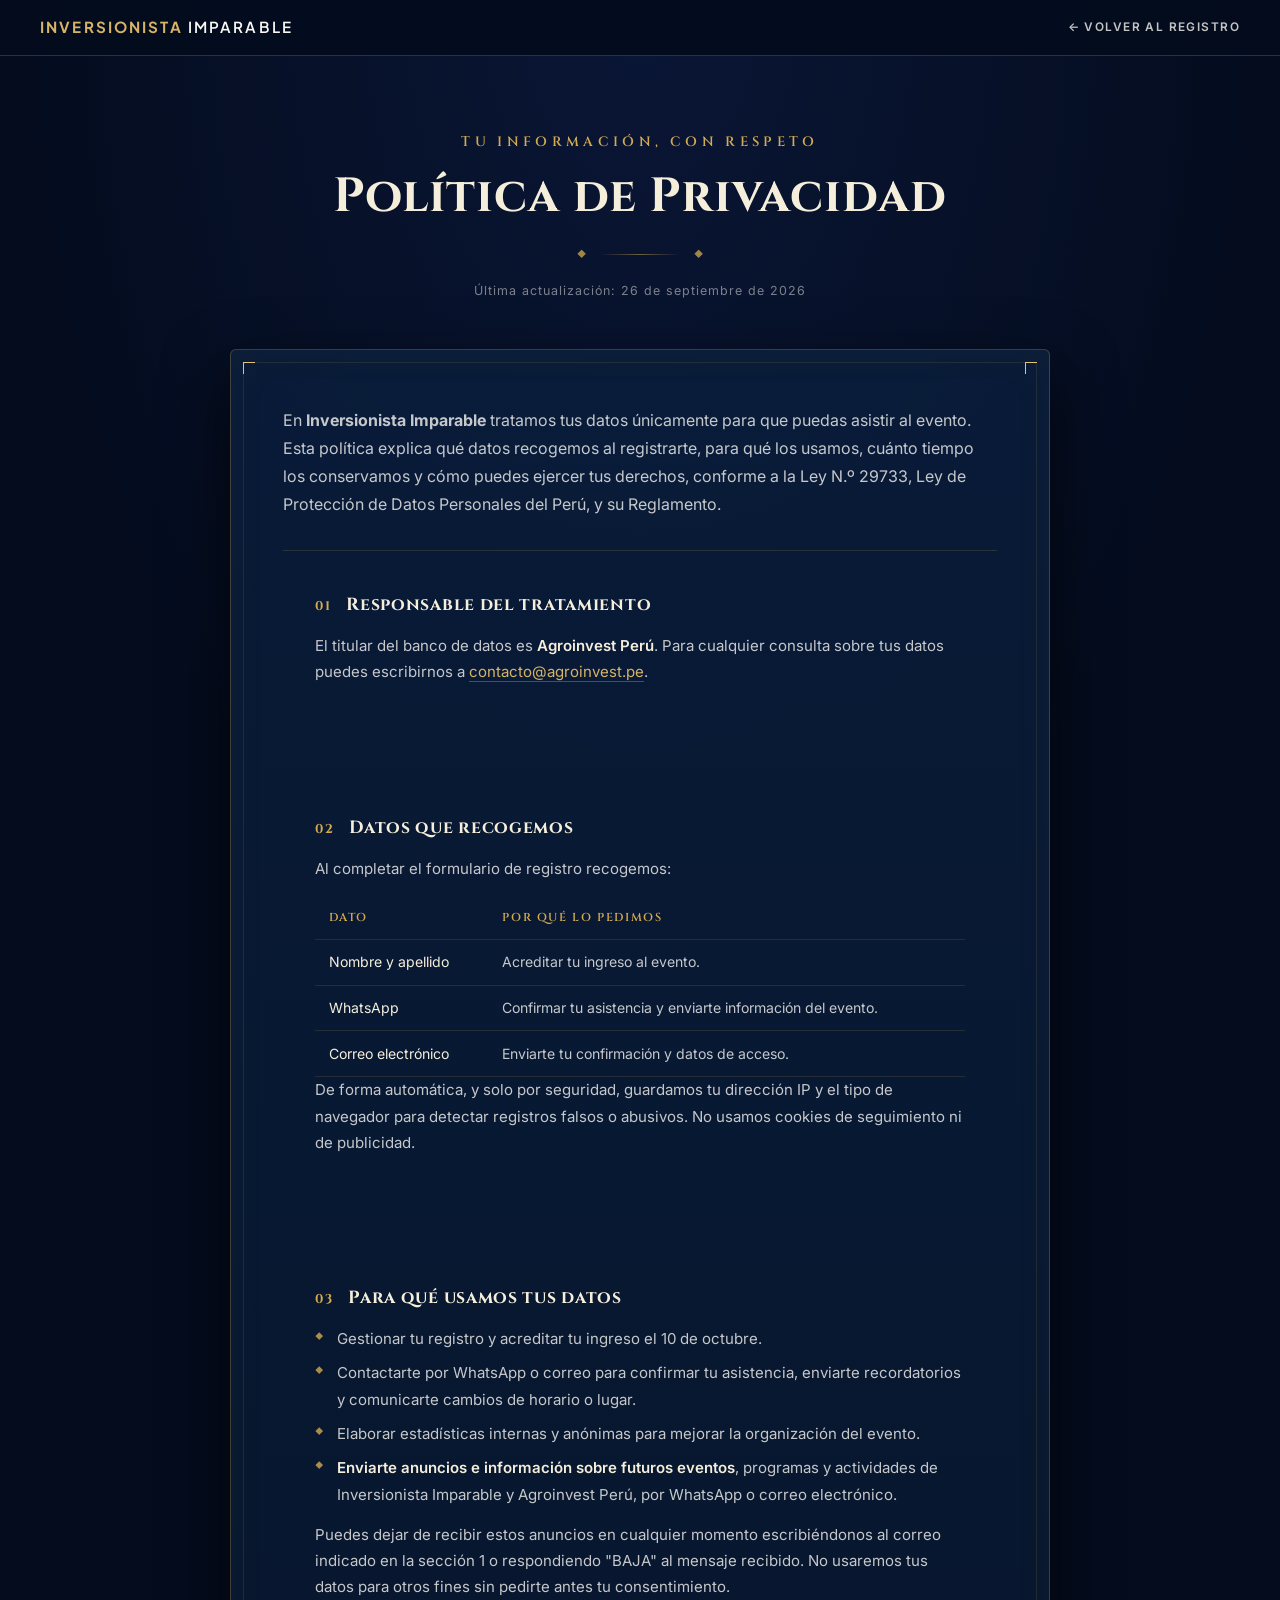
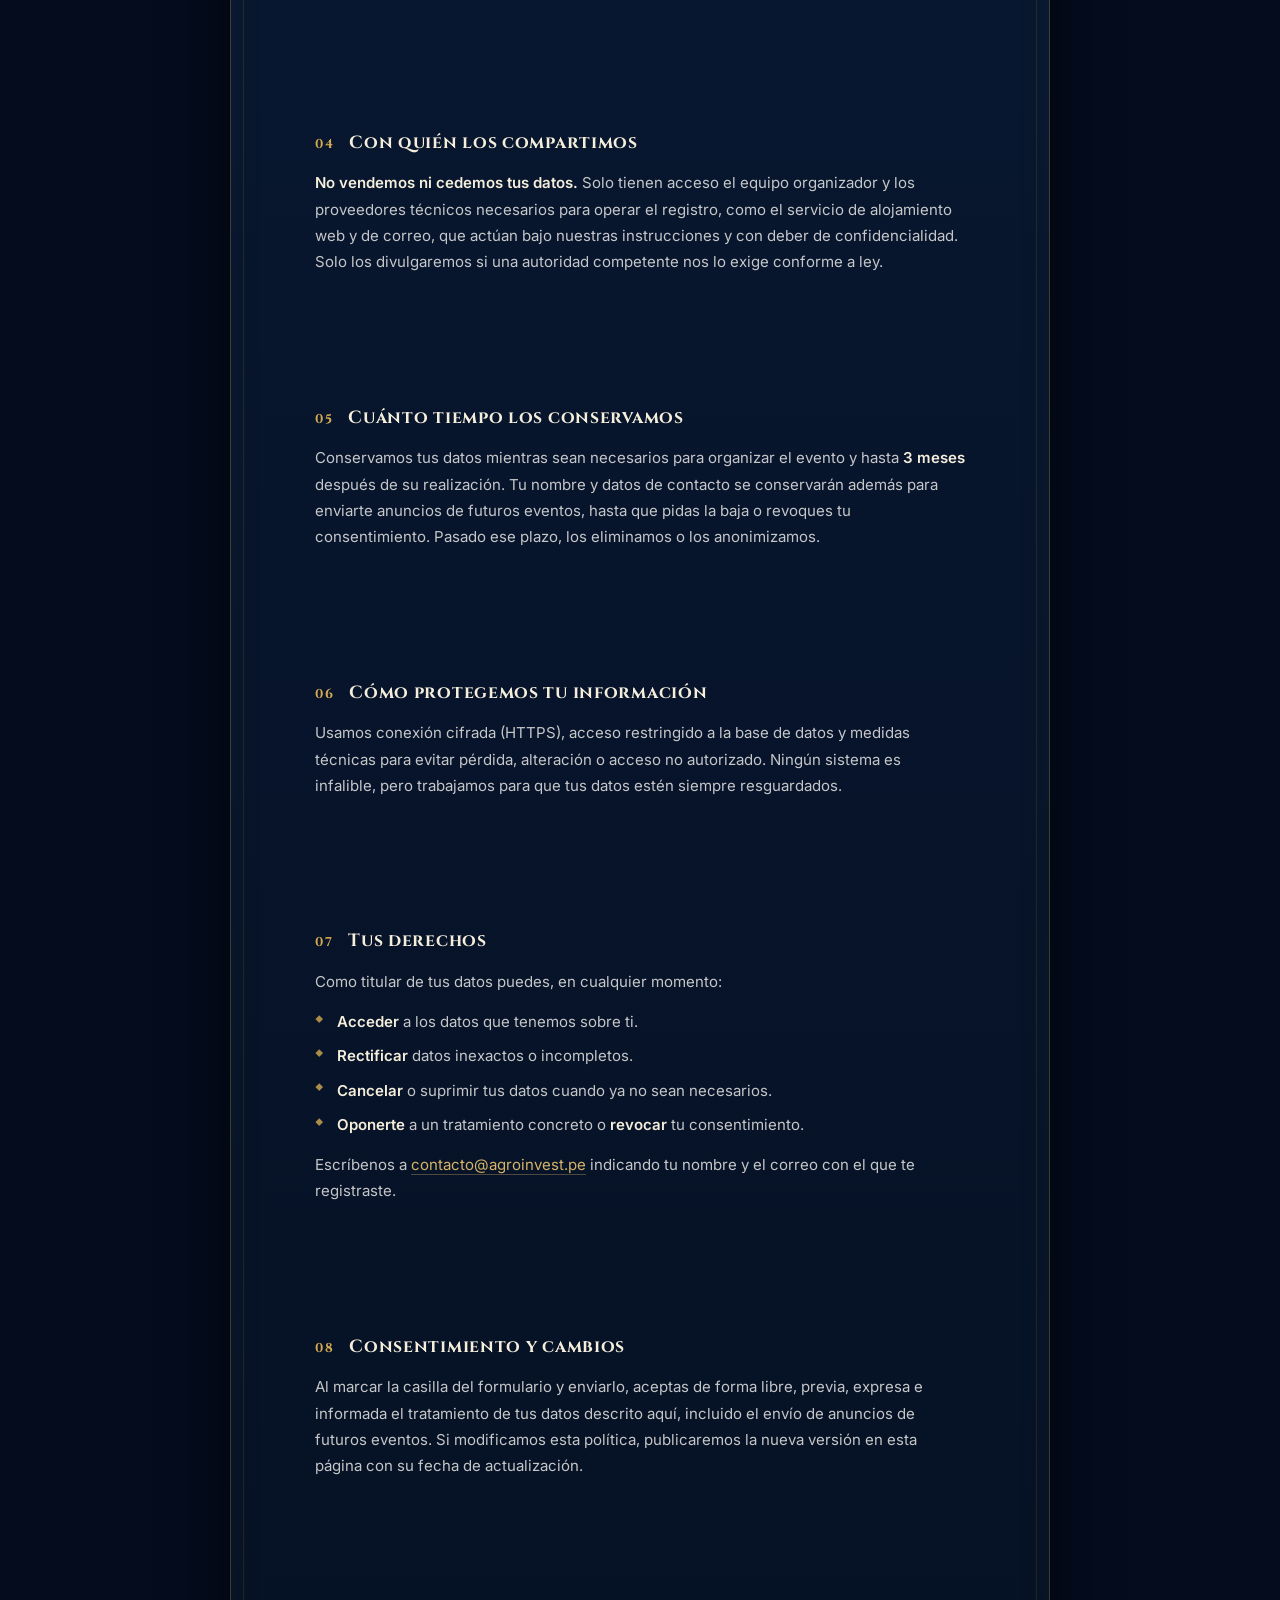
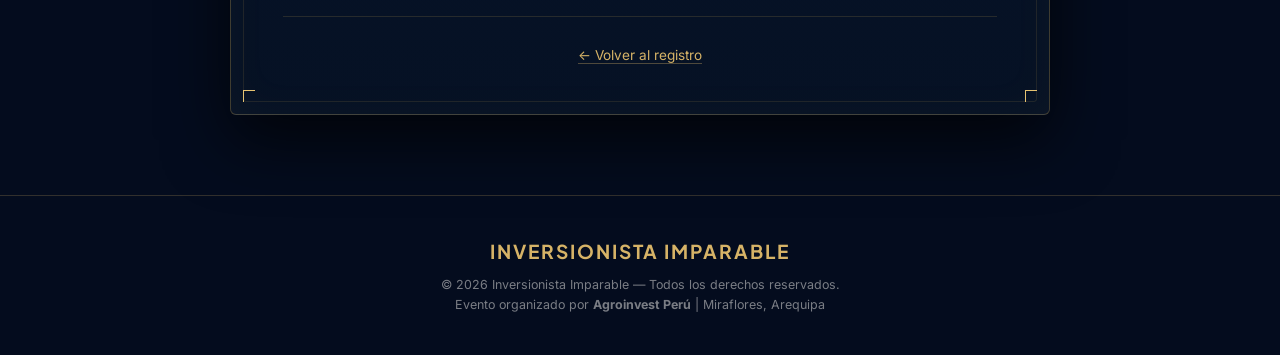
==== commit 733cf178: "docs(legal): actualizar datos oficiales de contacto y plazos en politica de privacidad" ====
--- a/politica-privacidad.html
+++ b/politica-privacidad.html
@@ -60,9 +60,8 @@
           <section class="legal-section" aria-labelledby="lp-1">
             <h2 id="lp-1"><span class="legal-num">01</span>Responsable del tratamiento</h2>
             <p>
-              El titular del banco de datos es <strong>Agroinvest Perú</strong> (RUC [COMPLETAR RUC]), con domicilio en
-              [COMPLETAR DIRECCIÓN], Miraflores, Arequipa. Para cualquier consulta sobre tus datos puedes escribirnos a
-              <a href="mailto:[COMPLETAR CORREO]">[COMPLETAR CORREO]</a>.
+              El titular del banco de datos es <strong>Agroinvest Perú</strong>. Para cualquier consulta sobre tus datos puedes escribirnos a
+              <a href="mailto:contacto@agroinvest.pe">contacto@agroinvest.pe</a>.
             </p>
           </section>
 
@@ -77,7 +76,6 @@
                 <tr><td>Nombre y apellido</td><td>Acreditar tu ingreso al evento.</td></tr>
                 <tr><td>WhatsApp</td><td>Confirmar tu asistencia y enviarte información del evento.</td></tr>
                 <tr><td>Correo electrónico</td><td>Enviarte tu confirmación y datos de acceso.</td></tr>
-                <tr><td>Interés principal</td><td>Conocer qué temas atraen más al público. Es opcional.</td></tr>
               </tbody>
             </table>
             <p>
@@ -114,8 +112,7 @@
           <section class="legal-section" aria-labelledby="lp-5">
             <h2 id="lp-5"><span class="legal-num">05</span>Cuánto tiempo los conservamos</h2>
             <p>
-              Conservamos tus datos mientras sean necesarios para organizar el evento y hasta
-              <strong>[COMPLETAR PLAZO, p. ej. 6 meses]</strong> después de su realización. Tu nombre y datos de contacto
+              Conservamos tus datos mientras sean necesarios para organizar el evento y hasta <strong>3 meses</strong> después de su realización. Tu nombre y datos de contacto
               se conservarán además para enviarte anuncios de futuros eventos, hasta que pidas la baja o revoques tu
               consentimiento. Pasado ese plazo, los eliminamos o los anonimizamos.
             </p>
@@ -140,10 +137,7 @@
               <li><strong>Oponerte</strong> a un tratamiento concreto o <strong>revocar</strong> tu consentimiento.</li>
             </ul>
             <p>
-              Escríbenos a <a href="mailto:[COMPLETAR CORREO]">[COMPLETAR CORREO]</a> indicando tu nombre y el correo con
-              el que te registraste. Responderemos en los plazos que fija la ley. Si consideras que no hemos atendido tu
-              solicitud, puedes acudir a la Autoridad Nacional de Protección de Datos Personales del Ministerio de
-              Justicia y Derechos Humanos.
+              Escríbenos a <a href="mailto:contacto@agroinvest.pe">contacto@agroinvest.pe</a> indicando tu nombre y el correo con el que te registraste.
             </p>
           </section>
 
--- a/css/styles.css
+++ b/css/styles.css
@@ -153,7 +153,7 @@
 .hero-bg {
   position: absolute;
   inset: -4%;
-  background-image: url('../images/backgrounds/hero_bg.jpg');
+  background-image: url('../images/backgrounds/hero_bg.webp');
   background-size: cover;
   background-position: center center;
   opacity: 0.90;
@@ -177,23 +177,6 @@
   height: 100%;
   pointer-events: none;
   z-index: 1;
-}
-
-/* HERO FLOATING GOLDEN LEAVES (Zero Mouse Lag, 60 FPS GSAP) */
-.hero-leaves-container {
-  position: absolute;
-  inset: 0;
-  overflow: hidden;
-  pointer-events: none;
-  z-index: 1;
-}
-.hero-leaf {
-  position: absolute;
-  top: -30px;
-  color: var(--accent);
-  opacity: 0.42;
-  pointer-events: none;
-  will-change: transform;
 }
 
 .hero-layout-v3 {
@@ -323,32 +306,34 @@
 /* VIP PASS CARD */
 .vip-pass-card {
   position: relative;
-  background: rgba(1, 8, 29, 0.92);
+  background: rgba(2, 9, 28, 0.94);
   backdrop-filter: blur(20px);
   -webkit-backdrop-filter: blur(20px);
-  border: 1px solid rgba(223, 195, 131, 0.5);
-  border-radius: var(--radius-lg);
-  padding: 1.8rem 2rem;
-  box-shadow: 0 30px 60px rgba(0, 0, 0, 0.9), inset 0 0 20px rgba(223, 195, 131, 0.1);
+  border: 1px solid rgba(212, 171, 80, 0.42);
+  border-radius: var(--radius-md);
+  padding: 2rem 2.2rem;
+  box-shadow: 0 25px 50px rgba(0, 0, 0, 0.75), inset 0 0 30px rgba(212, 171, 80, 0.04);
   width: 100%;
   max-width: 420px;
-  transform-style: preserve-3d;
-  will-change: transform, box-shadow;
-  /* Removed overflow: hidden so branches can stick out */
+  overflow: hidden;
+  transition: border-color 0.4s ease, box-shadow 0.4s ease, transform 0.4s ease;
 }
 .vip-pass-card::after {
   content: '';
   position: absolute;
-  inset: -15px; /* Reduced to lower noise and prevent clashing with title */
-  background-image: url('../assets/images/vip-border.jpg');
-  background-size: cover;
-  background-position: center;
-  background-repeat: no-repeat;
-  mix-blend-mode: screen;
-  opacity: 0.55; /* Lowered opacity for subtlety */
+  inset: 6px;
+  border: 1px solid rgba(212, 171, 80, 0.16);
+  border-radius: calc(var(--radius-md) - 4px);
+  pointer-events: none;
   z-index: 0;
-  pointer-events: none;
-  border-radius: calc(var(--radius-lg) + 15px);
+  transition: border-color 0.4s ease;
+}
+.vip-pass-card:hover {
+  border-color: rgba(212, 171, 80, 0.75);
+  box-shadow: 0 30px 60px rgba(0, 0, 0, 0.85), inset 0 0 35px rgba(212, 171, 80, 0.08);
+}
+.vip-pass-card:hover::after {
+  border-color: rgba(212, 171, 80, 0.3);
 }
 .vip-pass-glow {
   position: absolute;
@@ -695,7 +680,7 @@
   position: relative;
   padding: 6.5rem 2rem 7rem;
   background-color: #040C1E;
-  background-image: url('../assets/images/para_quien_bg_editorial.jpg');
+  background-image: url('../assets/images/para_quien_bg_editorial.webp');
   background-size: cover;
   background-position: center center;
   background-repeat: no-repeat;
@@ -895,7 +880,7 @@
 #para-quien {
   position: relative;
   background-color: #040C1E;
-  background-image: url('../assets/images/para_quien_bg_editorial.jpg');
+  background-image: url('../assets/images/para_quien_bg_editorial.webp');
   background-size: cover;
   background-position: center top;
   background-repeat: no-repeat;
@@ -1080,30 +1065,33 @@
 }
 
 /* Card 03: Luxury Ivory Piece */
+/* Antes era una tarjeta color crema (#F4EFE6): rompía con el resto, siempre oscuro.
+   Se queda en la misma paleta, con un tinte dorado interior que la distingue como
+   la pieza "iluminada" del grupo, sin salirse del conjunto. */
 .editorial-card.theme-light {
-  background: #F4EFE6;
-  border: 1px solid rgba(198, 161, 80, 0.45);
-  box-shadow: 0 4px 20px rgba(0, 0, 0, 0.18);
+  background: radial-gradient(ellipse 120% 100% at 50% 0%, rgba(212, 171, 80, 0.16) 0%, rgba(5, 14, 29, 0) 55%), #050E1D;
+  border: 1px solid rgba(212, 171, 80, 0.4);
+  box-shadow: 0 4px 20px rgba(0, 0, 0, 0.4), inset 0 1px 0 rgba(212, 171, 80, 0.08);
 }
 .editorial-card.theme-light::before {
-  border-color: rgba(198, 161, 80, 0.2);
+  border-color: rgba(212, 171, 80, 0.22);
 }
 .editorial-card.theme-light:hover {
-  background: #FAF6EF;
-  border-color: rgba(198, 161, 80, 0.75);
-  box-shadow: 0 10px 30px rgba(0, 0, 0, 0.25);
+  background: radial-gradient(ellipse 120% 100% at 50% 0%, rgba(212, 171, 80, 0.24) 0%, rgba(5, 14, 29, 0) 60%), #050E1D;
+  border-color: rgba(212, 171, 80, 0.7);
+  box-shadow: 0 10px 30px rgba(0, 0, 0, 0.55);
 }
 .editorial-card.theme-light:hover::before {
-  border-color: rgba(198, 161, 80, 0.35);
+  border-color: rgba(212, 171, 80, 0.32);
 }
 .editorial-card.theme-light .editorial-card-num {
-  color: #997732;
+  color: #D4AB50;
 }
 .editorial-card.theme-light .editorial-card-content p {
-  color: #041126;
+  color: #EDE5D8;
 }
 .editorial-card.theme-light .editorial-card-content .highlight {
-  color: #997732;
+  color: #D4AB50;
   font-weight: 600;
 }
 
@@ -1586,10 +1574,11 @@
 /* SPEAKERS */
 #ponentes {
   position: relative;
-  background-image: url('../assets/images/ponentes_raices_bg.jpg');
+  background-image: url('../assets/images/ponentes_raices_bg.webp');
   background-size: cover;
   background-position: center;
-  background-attachment: fixed;
+  /* "fixed" obliga a repintar el fondo en cada frame de scroll (jank en Android); con "scroll" se pinta una sola vez */
+  background-attachment: scroll;
   overflow: hidden;
 }
 #ponentes::before {
@@ -2084,20 +2073,21 @@
 }
 
 .folio-heading {
+  display: flex;
+  flex-direction: column;
+  gap: 0.35rem;
   font-family: 'Inter', sans-serif;
-  font-size: 1.05rem;
-  font-weight: 400;
-  line-height: 1.65;
-  color: #D3DBE7;
   margin: 0;
 }
 
 .folio-keyword {
+  display: block;
   font-family: 'Cinzel', serif;
   font-weight: 700;
-  font-size: 1.15rem;
-  color: #F5EEDB;
+  font-size: clamp(1.2rem, 1.7vw, 1.4rem);
+  color: #F7EFE1;
   letter-spacing: 0.03em;
+  line-height: 1.3;
   transition: color 0.3s ease, text-shadow 0.3s ease;
 }
 
@@ -2624,29 +2614,30 @@
   width: 100%;
   height: 54px;
   margin-top: 1.75rem;
-  background: linear-gradient(135deg, #DDB534 0%, #EEDCA6 50%, #D4AB50 100%);
-  color: #05152A;
+  background: #D4AB50;
+  color: #040E1E;
   font-family: 'Cinzel', serif;
-  font-weight: 800;
-  font-size: 0.92rem;
-  letter-spacing: 0.15em;
+  font-weight: 700;
+  font-size: 0.95rem;
+  letter-spacing: 0.14em;
   text-transform: uppercase;
-  border: none;
+  border: 1px solid rgba(255, 235, 180, 0.3);
   border-radius: 4px;
-  box-shadow: 0 10px 28px rgba(0, 0, 0, 0.5), 0 0 25px rgba(229, 194, 113, 0.28);
+  box-shadow: 0 10px 24px rgba(0, 0, 0, 0.45), 0 0 20px rgba(212, 171, 80, 0.2);
   display: flex;
   align-items: center;
   justify-content: center;
   gap: 0.75rem;
   cursor: pointer;
-  transition: all 0.35s ease;
+  transition: all 0.3s ease;
 }
 .btn-registro-solid svg {
   transition: transform 0.3s ease;
 }
 .btn-registro-solid:hover {
-  background: linear-gradient(135deg, #E6C35A 0%, #F8E7BC 50%, #DDB534 100%);
-  box-shadow: 0 14px 35px rgba(0, 0, 0, 0.6), 0 0 32px rgba(229, 194, 113, 0.45);
+  background: #E0BA5C;
+  border-color: rgba(255, 245, 210, 0.6);
+  box-shadow: 0 12px 28px rgba(0, 0, 0, 0.55), 0 0 25px rgba(224, 186, 92, 0.35);
   transform: translateY(-2px);
 }
 .btn-registro-solid:hover svg {
@@ -2891,6 +2882,9 @@
   display: flex;
   width: max-content;
   will-change: transform;
+  transform: translateZ(0);
+  -webkit-backface-visibility: hidden;
+  backface-visibility: hidden;
 }
 .cinta-group {
   display: flex;
@@ -3566,3 +3560,26 @@
   z-index: 0;
 }
 #countdown .countdown-ambient { z-index: 1; }
+
+/* ============================================================
+   RENDIMIENTO EN CELULAR — quita los desenfoques de fondo (backdrop-filter)
+   Un "fixed" (el header) o varias tarjetas con blur obligan al navegador a
+   recalcular el desenfoque de todo lo que pasa por debajo en cada frame de
+   scroll: es de los costos más comunes de scroll con tirones en Android de
+   gama media. En pantallas grandes hay más margen de GPU y se conserva.
+   Los fondos ya son suficientemente opacos sin el desenfoque; a las dos
+   tarjetas más translúcidas (ponentes y "lo que te llevarás") se les sube
+   un poco la opacidad para compensar.
+   ============================================================ */
+@media (max-width: 900px) {
+  .nav-bar,
+  .vip-pass-card,
+  .speaker-card,
+  .folio-piece-inner,
+  .registro-editorial-plate {
+    backdrop-filter: none;
+    -webkit-backdrop-filter: none;
+  }
+  .speaker-card.theme-dark { background: rgba(6, 24, 52, 0.82); }
+  .folio-piece-inner { background: rgba(8, 21, 44, 0.72); }
+}
